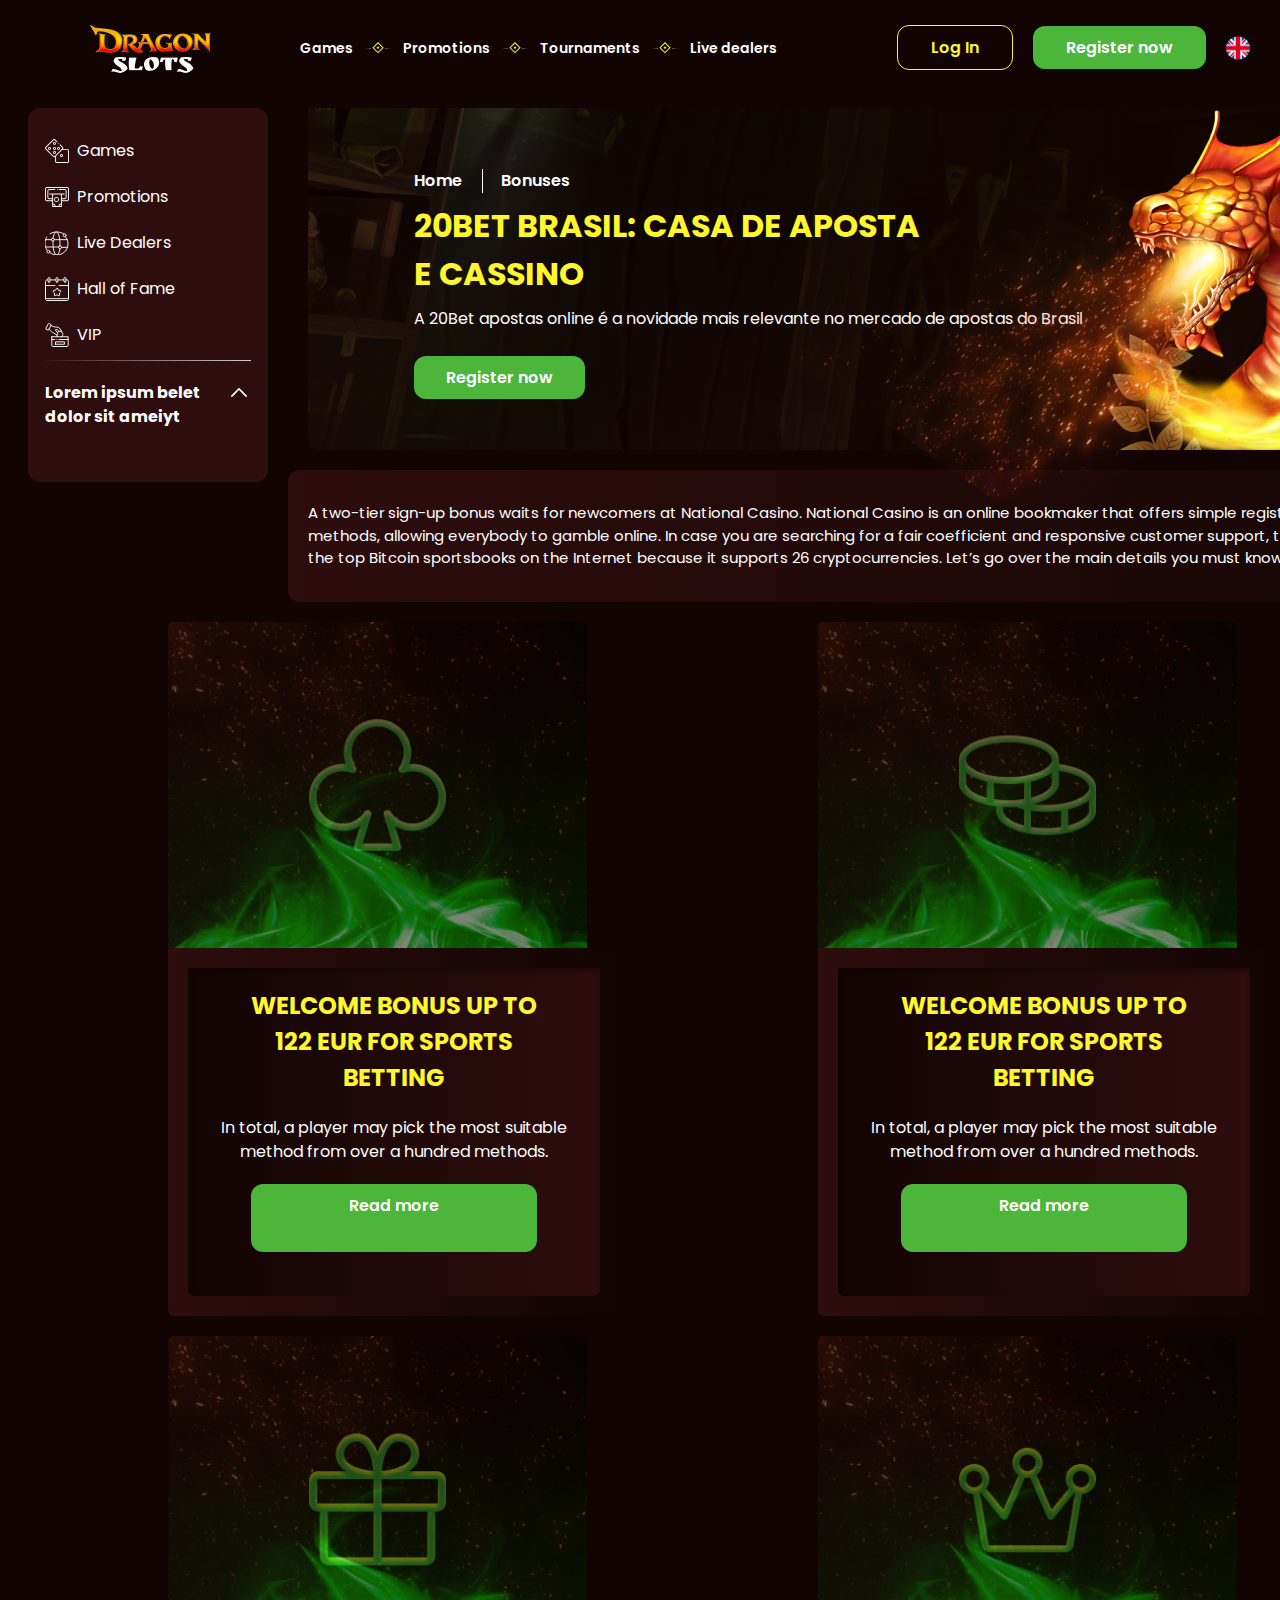
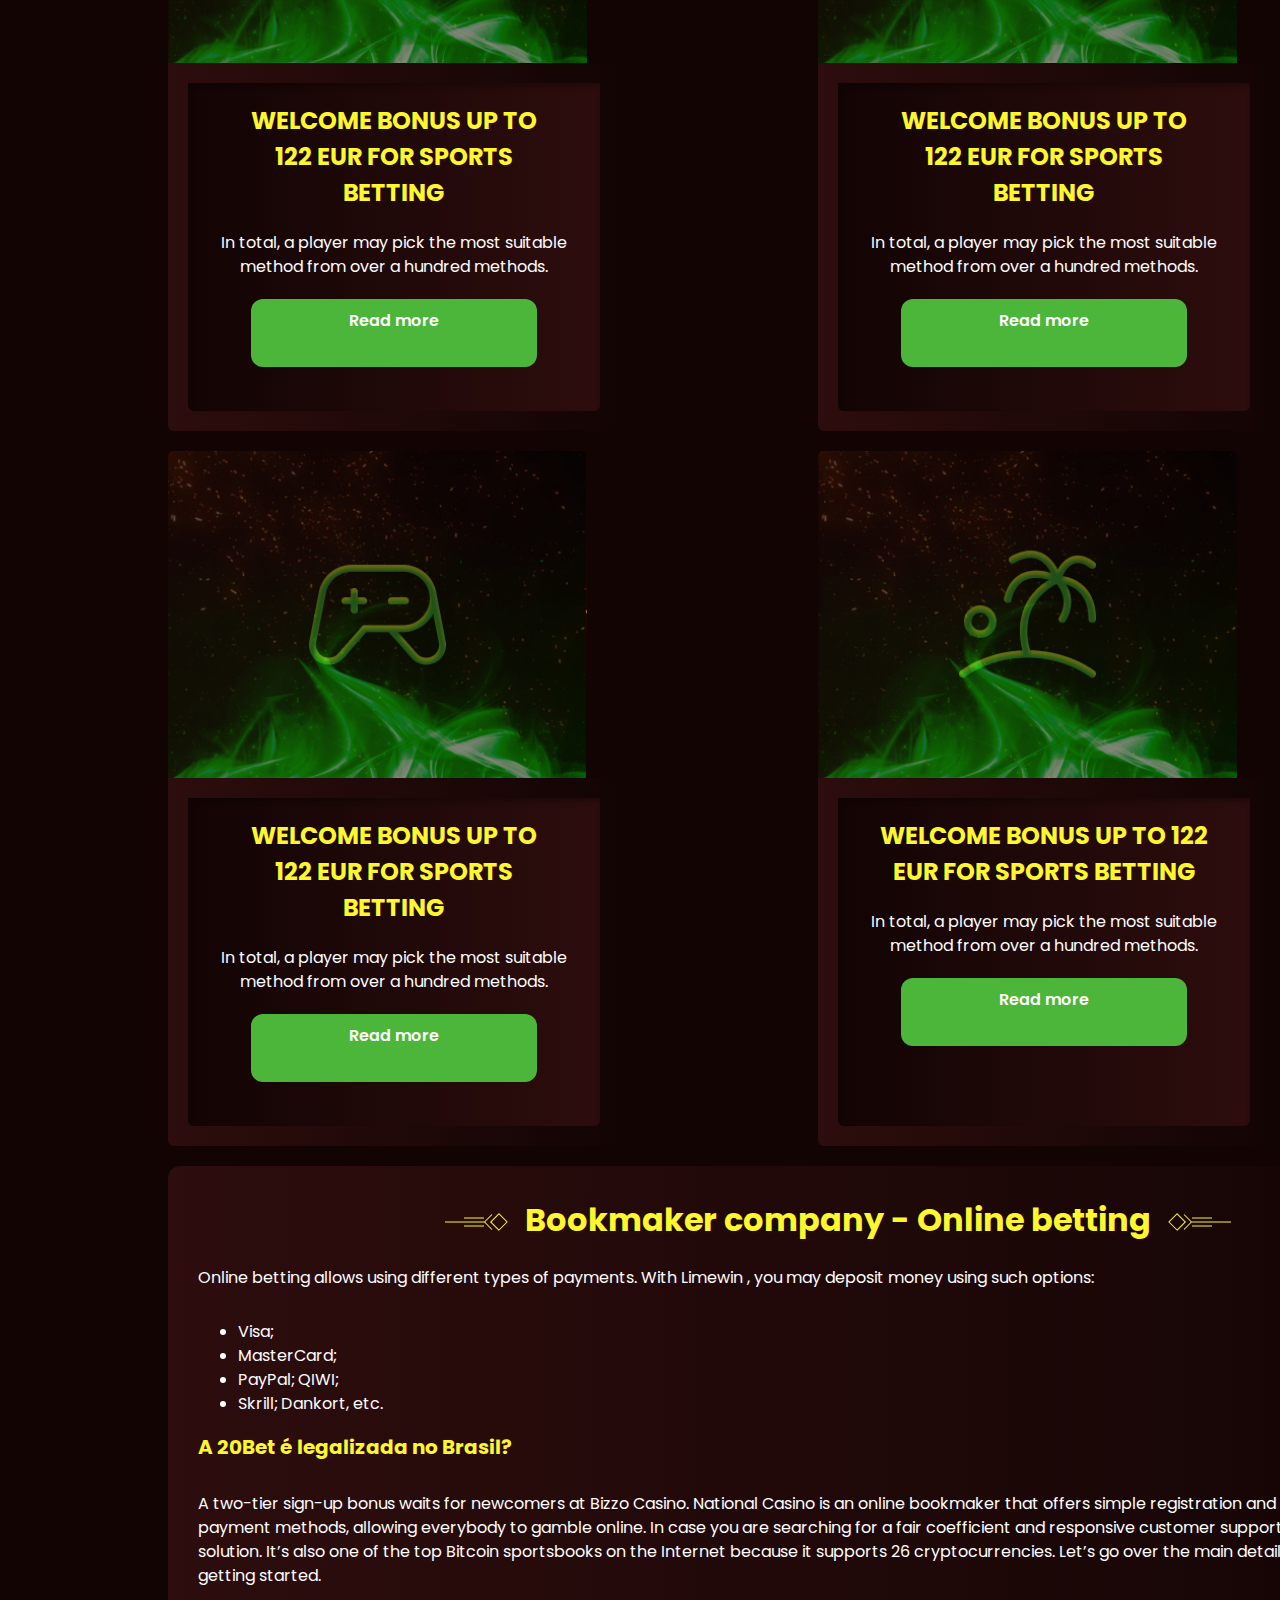
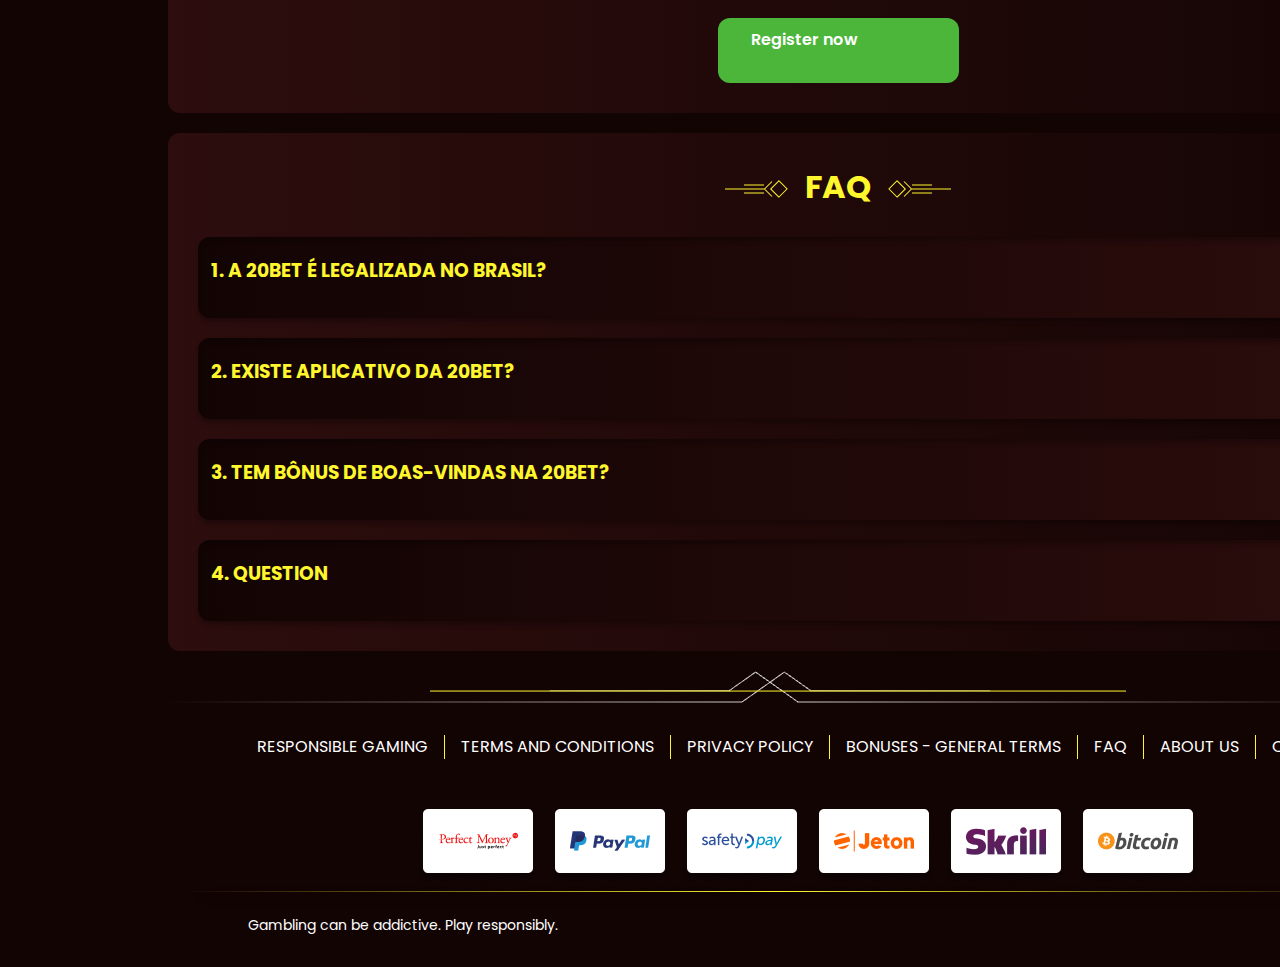
==== bonus.html @ 73c38223 "Создание страницы Bonus + стили" ====
<!DOCTYPE html>
<html lang="en">
  <head>
    <meta charset="UTF-8" />
    <meta name="viewport" content="width=device-width, initial-scale=1.0" />
    <title>Bonus</title>
    <meta name="description" content>
    <meta property="og:site_name" content>
    <meta property="og:title" content/>
    <meta property="og:type" content="website" />
    <meta property="og:url" content />
    <meta property="og:image" content />
    <meta property="og:image:alt" content />
    <meta property="og:locale" content="en">
    <meta property="og:description" content>
    <link rel="preconnect" href="https://fonts.googleapis.com" />
    <link rel="preconnect" href="https://fonts.gstatic.com" crossorigin />
    <link
      href="https://fonts.googleapis.com/css2?family=Poppins:wght@100;400;500;600;700&display=swap"
      rel="stylesheet"
    />
    <link
      rel="stylesheet"
      href="https://cdnjs.cloudflare.com/ajax/libs/modern-normalize/2.0.0/modern-normalize.min.css"
      integrity="sha512-4xo8blKMVCiXpTaLzQSLSw3KFOVPWhm/TRtuPVc4WG6kUgjH6J03IBuG7JZPkcWMxJ5huwaBpOpnwYElP/m6wg=="
      crossorigin="anonymous"
      referrerpolicy="no-referrer"
    />
     
    <link rel="stylesheet" href="./css/styles.css" />
    <link rel="stylesheet" href="./css/bonus.css" />
  </head>
  <body>
    <header class="header">
      <nav class="header__nav">
        <a href="./index.html" class="logo">
          <img src="./image/header/logo.png" alt="logo" class="logo__img" />
        </a>
        <ul class="site-nav list">
          <li class="site-nav__item">
            <a class="site-nav__link link" href="">Games</a>
            <img
              src="./image/header/romb.svg"
              alt="romb"
              class="site-nav__img"
            />
          </li>
          <li class="site-nav__item">
            <a class="site-nav__link link" href="">Promotions</a>
            <img
              src="./image/header/romb.svg"
              alt="romb"
              class="site-nav__img"
            />
          </li>
          <li class="site-nav__item">
            <a class="site-nav__link link" href="">Tournaments</a>
            <img
              src="./image/header/romb.svg"
              alt="romb"
              class="site-nav__img"
            />
          </li>
          <li class="site-nav__item">
            <a class="site-nav__link link" href="romb">Live dealers</a>
          </li>
        </ul>
      </nav>
      <ul class="button-list list">
        <li class="button-list__item">
          <a href="" class="button button-list__link link">Log In</a>
        </li>
        <li class="button-list__item">
          <a href="" class="button link">Register now</a>
        </li>
      </ul>
      <img class="header__img" src="./image/header/flag.png" alt="flag" />
    </header>
    <main>
      <div class="header__main">
        <section class="section menu-left ">
        <ul class="menu-left__list list">
          <li class="menu-left__item">
            <a href="" class="menu-left__link link">
              <img
                class="menu-left__img"
                src="./image/menu-left/dice.svg"
                alt="dice"
              />
              <span class="menu-left__text">Games</span>
            </a>
          </li>
          <li class="menu-left__item">
            <a href="" class="menu-left__link link">
              <img
                class="menu-left__img"
                src="./image/menu-left/cash.svg"
                alt="cash"
              />
              <span class="menu-left__text">Promotions</span>
            </a>
          </li>
          <li class="menu-left__item">
            <a href="" class="menu-left__link link">
              <img
                class="menu-left__img"
                src="./image/menu-left/worldwide.svg"
                alt="worldwide"
              />
              <span class="menu-left__text">Live Dealers</span></a
            >
          </li>
          <li class="menu-left__item">
            <a href="" class="menu-left__link link">
              <img
                class="menu-left__img"
                src="./image/menu-left/calendar.svg"
                alt="calendar"
              />
              <span class="menu-left__text">Hall of Fame</span></a
            >
          </li>
          <li class="menu-left__item">
            <a href="" class="menu-left__link link">
              <img src="./image/menu-left/donation.svg" alt="donation" />
              <span class="menu-left__text">VIP</span></a
            >
          </li>
        </ul>
        
          <p class="menu-left__description">Lorem ipsum belet </br> dolor sit ameiyt</p>
          <div class="menu-left__overlay js-expand-content">
            <ul class="catalog list catalog__overlay">
              <li class="catalog__item" ><a class="catalog__link link" href="">Review of 22Bet</a></li>
              <li class="catalog__item"><a class="catalog__link link" href="">Registration</a></li>
              <li class="catalog__item"><a class="catalog__link link" href="">22Bet Betting Expert Reviews</a></li>
              <li class="catalog__item"><a class="catalog__link link" href="">Layouts and navigation</a></li>
              <li class="catalog__item"><a class="catalog__link link" href="">Sports betting</a></li>
              <li class="catalog__item"><a class="catalog__link link" href="">Sports offers</a></li>
              <li class="catalog__item"><a class="catalog__link link" href="">Live betting</a></li>
              <li class="catalog__item"><a class="catalog__link link" href="">Cash out</a></li>
              <li class="catalog__item"><a class="catalog__link link" href="">Live stream</a></li>
            </ul>
          
          </div>
       </section>
       <div>
        <section class="section hero ">
       
        <div class="hero__wrapp">
          <div class="hero__wrapper">
            <div class="hero__wrapper--box">
              <p class="hero__text hero__text--bonus">Home</p>
              <p class="hero__text">Bonuses</p>
            </div>
            <h1 class="hero__title title">20Bet Brasil: Casa de Aposta </br> e Cassino</h1>
            <p class="hero__subtitle">
              A 20Bet apostas online é a novidade mais relevante no mercado de
              apostas do Brasil
            </p>
            <a href="" class="button hero__button link">Register now</a>
          </div >
           <div class="hero__img">
            <img
            src="./image/hero/fire_dragon.png"
            alt="fire_dragon"
          />
          <img class="hero__img--asset"
          src="./image/hero/Asset.png"
          alt="Asset"
        />
          <img class="hero__img--gold"
          src="./image/hero/james_gold.png"
          alt="james_gold"
          />
           </div>
        </div>
       </section>
       <section class="section description ">
        <h2 class="visually-hidden">Description</h2>
        <p class="description__text">
            A two-tier sign-up bonus waits for newcomers at National Casino. National Casino is an online bookmaker that offers simple registration and a wide selection of payment methods, allowing everybody to gamble online. In case you are searching for a fair coefficient and responsive customer support, this is a perfect solution. It’s also one of the top Bitcoin sportsbooks on the Internet because it supports 26 cryptocurrencies. Let’s go over the main details you must know before getting started.
        </p>
        
       </section>
       </div>
      </div>


      <section class="section cards position">
        <h2 class="visually-hidden">Cards</h2>
        <ul class="cards__list list">
            <li class="cards__item">
                <a href="./index.html" class="cards__link link">
                    <img src="./image/bonus/Img1.png" alt="" class="cards__img">
                    <div class="cards__wrapper">
                        <div class="cards__wrapp">
                            <h3 class="cards__title">WELCOME BONUS UP TO <br/> 122 EUR FOR SPORTS <br/> BETTING</h3>
                            <p class="cards__text">In total, a player may pick the most suitable method from over a hundred methods. </p>
                            <a href="" class="button cards__button link">Read more</a>
                        </div>
                    </div>
                </a>
            </li>
            <li class="cards__item">
                <a href="" class="cards__link link">
                    <img src="./image/bonus/Img2.png" alt="" class="cards__img">
                    <div class="cards__wrapper">
                        <div class="cards__wrapp">
                            <h3 class="cards__title">WELCOME BONUS UP TO <br/> 122 EUR FOR SPORTS <br/> BETTING</h3>
                            <p class="cards__text">In total, a player may pick the most suitable method from over a hundred methods. </p>
                            <a href="" class="button cards__button link">Read more</a>
                        </div>
                    </div>
                </a>
            </li>
            <li class="cards__item">
                <a href="" class="cards__link link">
                    <img src="./image/bonus/Img3.png" alt="" class="cards__img">
                    <div class="cards__wrapper">
                        <div class="cards__wrapp">
                            <h3 class="cards__title">WELCOME BONUS UP TO <br/> 122 EUR FOR SPORTS <br/> BETTING</h3>
                            <p class="cards__text">In total, a player may pick the most suitable method from over a hundred methods. </p>
                         <a href="" class="button cards__button link">Read more</a>
                        </div>
                    </div>
                </a>
            </li>
            <li class="cards__item">
                <a href="" class="cards__link link">
                    <img src="./image/bonus/Img4.png" alt="" class="cards__img">
                    <div class="cards__wrapper">
                        <div class="cards__wrapp">
                            <h3 class="cards__title">WELCOME BONUS UP TO <br/> 122 EUR FOR SPORTS <br/> BETTING</h3>
                            <p class="cards__text">In total, a player may pick the most suitable method from over a hundred methods. </p>
                            <a href="" class="button cards__button link">Read more</a>
                        </div>
                    </div>
                </a>
            </li>
            <li class="cards__item">
                <a href="" class="cards__link link">
                    <img src="./image/bonus/Img6.png" alt="" class="cards__img">
                    <div class="cards__wrapper">
                        <div class="cards__wrapp">
                            <h3 class="cards__title">WELCOME BONUS UP TO <br/> 122 EUR FOR SPORTS <br/> BETTING</h3>
                            <p class="cards__text">In total, a player may pick the most suitable method from over a hundred methods. </p>
                            <a href="" class="button cards__button link">Read more</a>
                        </div>
                    </div>
                </a>
            </li>
            <li class="cards__item">
                <a href="" class="cards__link link">
                    <img src="./image/bonus/Img5.png" alt="" class="cards__img">
                    <div class="cards__wrapper">
                        <div class="cards__wrapp">
                            <h3 class="cards__title">WELCOME BONUS UP TO 122 EUR FOR SPORTS BETTING</h3>
                            <p class="cards__text">In total, a player may pick the most suitable method from over a hundred methods. </p>
                            <a href="" class="button cards__button link">Read more</a>
                        </div>
                    </div>
                </a>
            </li>
        </ul>
      </section>

      <section class=" section bookmaker position">
        <h2 class="bookmaker__title title">Bookmaker company - Online betting</h2>
        <p class="bookmaker__text">
          Online betting allows using different types of payments. With Limewin , you may deposit money using such options:
        </p>

        <ul>
            <li class="bookmaker__text bookmaker__text--text" >Visa;</li>
            <li class="bookmaker__text bookmaker__text--text">MasterCard;</li>
            <li class="bookmaker__text bookmaker__text--text">PayPal; QIWI;</li>
            <li class="bookmaker__text bookmaker__text--text">Skrill; Dankort, etc.</li>
        </ul>

        <h3 class="bookmaker__subtitle">A 20Bet é legalizada no Brasil?</h3>

        
        <p class="bookmaker__text">
          A two-tier sign-up bonus waits for newcomers at Bizzo Casino. National Casino is an online bookmaker that offers simple registration and a wide selection of payment methods, allowing everybody to gamble online. In case you are searching for a fair coefficient and responsive customer support, this is a perfect solution. It’s also one of the top Bitcoin sportsbooks on the Internet because it supports 26 cryptocurrencies. Let’s go over the main details you must know before getting started.
        </p>
        <a href="" class="button link bookmaker__button">Register now</a>
      </section>
      
     
     
      <section class="section faq position">
        <h2 class="faq__title title">FAQ</h2>
        <ul class="faq__list list" itemscope itemtype="https://schema.org/FAQPage">
          <li class="faq__item " itemscope itemprop="mainEntity" itemtype="https://schema.org/Question">
            <h3 class="faq__item--title js-button-expander" itemprop="name">1. A 20Bet é legalizada no Brasil?</h3>
           <div class=" js-expand-content" itemscope  itemprop="acceptedAnswer" itemtype="https://schema.org/Answer">
            
              <p class="faq__item--text" itemprop="text">
                Sim, a casa de apostas tem licença emitida por Curaçao, que é
                reconhecida no Brasil e a permite atuar por aqui.
              </p>
         
           </div>
          </li>
          <li class="faq__item" itemscope itemprop="mainEntity" itemtype="https://schema.org/Question">
            <h3 class="faq__item--title js-button-expander" itemprop="name">2. Existe aplicativo da 20Bet?</h3>
            <div class=" js-expand-content" itemscope  itemprop="acceptedAnswer" itemtype="https://schema.org/Answer">
            <p class="faq__item--text" itemprop="text">
              Sim, disponível para sistemas operacionais iOS e Android.
            </p>
          </div>
          </li>
          <li class="faq__item">
            <h3 class="faq__item--title js-button-expander">
              3. Tem bônus de boas-vindas na 20Bet?
            </h3>
            <div class=" js-expand-content">
            <p class="faq__item--text">
              O pacote especial para novos usuários da 20Bet paga 100% sobre o
              primeiro depósito, com limite de 600 BRL.
            </p>
          </div>
          </li>
          <li class="faq__item">
            <h3 class="faq__item--title js-button-expander">4. Question</h3>
            <div class=" js-expand-content">
            <p class="faq__item--text">Lorem ipsum dolor sit amet?</p>
          </div>
          </li>
        </ul>
      </section>
    </main>
    <footer class="section footer position">
      <h2 class="visually-hidden">Footer</h2>
      <img src="./image/footer/line.png" alt="line">
      <ul class="footer__list list">
        <li class="footer__item">
          <a href="" class="footer__link link">RESPONSIBLE GAMING</a>
        </li>
        <li class="footer__item">
          <a href="" class="footer__link link">TERMS AND CONDITIONS</a>
        </li>
        <li class="footer__item">
          <a href="" class="footer__link link">PRIVACY POLICY</a>
        </li>
        <li class="footer__item">
          <a href="" class="footer__link link">BONUSES - GENERAL TERMS</a>
        </li>
        <li class="footer__item">
          <a href="" class="footer__link link">FAQ</a>
        </li>
        <li class="footer__item">
          <a href="" class="footer__link link">ABOUT US</a>
        </li>
        <li class="footer__item">
          <a href="" class="footer__link link">CONTACT US</a>
        </li>
      </ul>

      <ul class="footer-card__list list">
        <li class="footer-card__item">
          <a href="" class="footer-card__link link">
            <img src="./image/footer/perfect.png" alt="perfect money" />
          </a>
        </li>
        <li class="footer-card__item">
          <a href="" class="footer-card__link link">
            <img src="./image/footer/pay.png" alt="pay pal" />
          </a>
        </li>
        <li class="footer-card__item">
          <a href="" class="footer-card__link link">
            <img src="./image/footer/safety.png" alt="safety pay" />
          </a>
        </li>
        <li class="footer-card__item">
          <a href="" class="footer-card__link link">
            <img src="./image/footer/jeton.png" alt="jeton" />
          </a>
        </li>
        <li class="footer-card__item">
          <a href="" class="footer-card__link link">
            <img src="./image/footer/scrill.png" alt="skrill" />
          </a>
        </li>
        <li class="footer-card__item">
          <a href="" class="footer-card__link link">
            <img src="./image/footer/bitcoin.png" alt="bitcoin" />
          </a>
        </li>
      </ul>
      <div class="footer__box">
          <p class="footer__text">Gambling can be addictive. Play responsibly.</p>
        <img class="footer__img" src="./image/footer/limit.png" alt="age limit" />
      </div>
      <img class="footer__arrow" src="./image/footer/Arrow.png" alt="Arrow UP" onclick="scrollToTop()" />
    </footer>
    <script src="./js/expander.js"></script>
    <script src="./js/overlay.js"></script>
    <script src="./js/arrowUp.js"></script>
  </body>
</html>
---- css/styles.css ----
body {
  background-color: rgb(19, 4, 4);
  color: #ffffff;
  font-family: "Poppins", serif;
  font-size: 16px;
  font-weight: 400;
  line-height: 1.5;
}

h1,
h2,
h3,
h4,
h5,
h6,
p {
  margin-top: 0;
  margin-bottom: 0;
}

.list {
  padding: 0;
  margin: 0;
  list-style: none;
}

.link {
  text-decoration: none;
}

img {
  display: block;
  max-width: 100%;
  height: auto;
}

.visually-hidden {
  position: absolute;
  white-space: nowrap;
  width: 1px;
  height: 1px;
  overflow: hidden;
  border: 0;
  padding: 0;
  clip: rect(0 0 0 0);
  clip-path: inset(50%);
  margin: -1px;
}

.section {
  max-width: 1600px;
  margin: 0 auto;
  margin-top: 20px;
}
.position {
  position: relative;
  left: 160px;
}

.title {
  font-weight: 700;
  font-size: 32px;
  color: #fff72e;
}

/* ---------------HEADER--------------- */

.header {
  position: fixed;
  max-width: 1600px;
  margin: 0 auto;
  align-items: center;
  display: flex;
  padding-bottom: 15px;
  padding-top: 15px;
  background-color: rgb(19, 4, 4);
  left: 0px;
  right: 0px;
  z-index: 100;
}

.header__main {
  padding-top: 80px;
  display: flex;
  align-content: stretch;
  width: 1600px;
  margin: 0 auto;
}

.header__nav {
  display: flex;
  align-items: center;
}

.logo {
  display: block;
  max-width: 123px;
  max-height: 50px;
  margin-left: 89px;
  margin-right: 78px;
}
.site-nav {
  display: flex;
}

.site-nav__item {
  display: flex;
  align-items: center;
}

.site-nav__link {
  margin-right: 10px;
  margin-left: 10px;
  font-size: 14px;
  font-weight: 600;
  color: #ffffff;
  transition: color 250ms linear;
}

.site-nav__link:hover {
  color: #fff72e;
}

.site-nav__link:focus {
  color: #4cb63a;
}

.site-nav__link:last-child {
  margin-right: 0;
}

.site-nav__img {
  max-width: 30px;
  max-height: 12px;
}
.button-list {
  margin-left: auto;
}

.button {
  cursor: pointer;
  padding: 10px 33px;
  border-radius: 12px;
  margin-right: 20px;
  font-weight: 600;
  width: 145px;
  height: 45px;
  background-color: #4cb63a;
  color: #ffffff;
  transition: color 250ms linear, border 250ms linear,
    background-color 250ms linear;
}

.button:hover,
button:focus {
  border: 1px solid #fff72e;
  color: #fff72e;
  background-color: transparent;
}

.button-list {
  display: flex;
}

.button-list__link {
  background-color: transparent;
  color: #fff72e;
  border: 1px solid #fff72e;
  transition: color 250ms linear, background-color 250ms linear,
    border 250ms linear;
}

.button-list__link:hover,
.button-list__link:focus {
  color: #ffffff;
  background-color: #4cb63a;
  border: 1px solid #4cb63a;
}

.header__img {
  width: 24px;
  height: 24px;
  margin-right: 30px;
}

/* ---------------MENU-LEFT--------------- */
.menu-left {
  height: 340px;
  padding: 17px 0;
  margin-top: 20px;
  margin-right: 20px;
  width: 240px;
  background-color: #2d0d0d;
  border-radius: 12px;
}

.menu-left__list {
  position: relative;
  padding: 10px 0;
}

.menu-left__list::after {
  content: "";
  position: absolute;
  bottom: 0;
  left: 15px;
  width: 208px;
  height: 1px;
  margin-bottom: 20px;
  transform: rotate(360deg);
  background: linear-gradient(
    225.57deg,
    rgba(255, 255, 255, 0.8) 0%,
    rgba(255, 255, 255, 0) 102.405%
  );
}

.menu-left__item {
  margin-bottom: 14px;
}
.menu-left__item:last-child {
  margin-bottom: 20px;
}

.menu-left__link {
  display: flex;
  padding: 4px 17px;
  color: #ffffff;
}

.menu-left__link:hover {
  background: linear-gradient(270deg, rgb(45, 13, 13), rgb(19, 4, 4) 100%);
}

.menu-left__text {
  margin-left: 8px;
}

.menu-left__description {
  font-weight: 700;
  position: relative;
  margin-left: 17px;
}

.menu-left__description::after {
  content: url(../image/menu-left/ArrowUp.svg);

  position: absolute;
  top: 0px;
  right: 0px;
  transition: all 0.5s;
  margin-right: 17px;
}

.menu-left__description.active::after {
  transform: rotate(180deg);
}

.menu-left__overlay {
  display: none;
  padding-left: 17px;
  width: 240px;
  padding: 17px 0;
  background-color: #2d0d0d;
  border-radius: 12px;
}

.menu-left__overlay.active {
  display: block;
}

.js-expand-content {
  display: none;
  overflow: hidden;
  transition: max-height 0.3s ease;
}

.catalog__item {
  margin-bottom: 5px;
}

.catalog__item:hover {
  background: linear-gradient(270deg, rgb(45, 13, 13), rgb(19, 4, 4) 100%);
}

.catalog__link {
  display: flex;
  font-size: 14px;
  color: #ffffff;
  padding: 4px 17px;
}

/* ---------------HERO--------------- */
.hero {
  width: 1280px;
  background: linear-gradient(
    90deg,
    rgb(65, 47, 47),
    rgb(45, 13, 13) 50%,
    rgb(65, 47, 47) 100%
  );
  background: linear-gradient(
      270deg,
      rgb(19, 4, 4) -7.878%,
      rgba(45, 13, 13, 0) 95.887%
    ),
    url(../image/hero/background-hero.png);
  border-radius: 0px 0px 12px 12px;
}

.hero__wrapp {
  display: flex;
  align-items: center;
}
.hero__wrapper {
  padding-left: 106px;
}

.hero__wrapper--box {
  display: flex;
  margin-bottom: 9px;
}

.hero__text {
  font-weight: 600;
  margin-right: 18px;
}
.hero__title {
  text-transform: uppercase;
  margin-bottom: 9px;
}
.hero__subtitle {
  margin-bottom: 35px;
}

/* ---------------DESCRIPTION--------------- */

.description {
  width: 1280px;
  padding: 32px 20px 32px 20px;
  border-radius: 12px;
  background: linear-gradient(270deg, rgb(19, 4, 4), rgb(45, 13, 13) 100%);
}

.description__text {
  font-size: 15px;
  margin-bottom: 16px;
}
.description__text:last-child {
  margin-bottom: 0;
}

/* ---------------BONUS--------------- */
.bonus__wrapp {
  width: 1280px;
  display: flex;
}
.bonus {
  position: relative;
  width: 630px;
  height: 620px;
  background: linear-gradient(
      180deg,
      rgba(45, 13, 13, 0),
      rgba(19, 4, 4, 0.6) 100%
    ),
    url(../image/banner/img_background.jpg);
  margin-right: 20px;
  border-radius: 12px;
}

.bonus__img {
  position: absolute;
  top: 0;
  left: 175px;
  border-radius: inherit;
}

.bonus__images {
  border-radius: inherit;
}

.bonus__logo {
  position: absolute;
  width: 277px;
  height: 112px;
  left: 177px;
  top: 136px;
  margin-bottom: 84px;
}
.bonnus__wrapper {
  position: absolute;
  top: 300px;
  left: 130px;
  justify-content: center;
  display: flex;
  flex-direction: column;
  align-items: center;
}

.bonus__title {
  text-align: center;
  margin-bottom: 9px;
}
.bonus__desc {
  text-transform: uppercase;
  margin-bottom: 23px;
}

.bonus__button,
.hero__button {
  width: 175px;
  padding: 10px 32px;
  margin-right: 0;
}

/* ---------------CONTENT--------------- */
.content__wrapp {
  display: block;
}
.content {
  width: 630px;
  height: 300px;
  border-radius: 12px;
  background: linear-gradient(270deg, rgb(19, 4, 4), rgb(45, 13, 13) 100%);
}
.content__list {
  padding: 24px 30px;
}
.content__catalog {
  margin-bottom: 20px;
}

.content__item {
  width: 570px;
  height: 37px;
  margin-bottom: 6px;
  border-radius: 12px;
  padding: 8px 20px;
  box-shadow: 0px 4px 4px 0px rgba(0, 0, 0, 0.25),
    inset 0px 4px 4px 0px rgba(0, 0, 0, 0.25);
  background: linear-gradient(270deg, rgb(45, 13, 13), rgb(19, 4, 4) 100%);
}

.content__item:last-child {
  margin-bottom: 0;
}

.content__item::before {
  content: url(../image/Check.svg);
  margin-right: 26px;
}

.content__item--bonnus {
  width: 570px;
  height: 37px;
  margin-bottom: 6px;
}

.content__bonus {
  display: flex;
}

.content__text {
  padding: 8px 16px 8px 16px;
  width: 206px;
  border-radius: 12px 0px 0px 12px;
  background: linear-gradient(270deg, rgb(45, 13, 13), rgb(19, 4, 4) 100%);
}

.content__span {
  border-radius: 0 12px 12px 0;
  padding: 8px 16px 8px 16px;
  width: 364px;
  box-shadow: 0px 4px 4px 0px rgba(0, 0, 0, 0.25),
    inset 0px 4px 4px 0px rgba(0, 0, 0, 0.25);

  background: linear-gradient(270deg, rgb(45, 13, 13), rgb(19, 4, 4) 100%);
}

/* ---------------BOOKMAKER--------------- */
.bookmaker {
  width: 1280px;
  padding: 30px;
  border-radius: 12px;
  background: linear-gradient(270deg, rgb(19, 4, 4), rgb(45, 13, 13) 100%);
}
.bookmaker__title {
  text-align: center;
  margin-bottom: 22px;
}

.bookmaker__title::before {
  content: url(../image/bookmaker/left.png);
  margin-right: 16px;
}

.bookmaker__title::after {
  content: url(../image/bookmaker/right.png);
  margin-left: 16px;
}

.bookmaker__img {
  background: linear-gradient(
    180deg,
    rgba(65, 47, 47, 0),
    rgba(19, 4, 4, 0.8) 100%
  );
  margin-bottom: 30px;
}
.bookmaker__text {
  margin-bottom: 30px;
}

.bookmaker__text--text {
  margin-bottom: 0;
}

.bookmaker__text:last-child {
  margin-bottom: 0;
}

.bookmaker__subtitle {
  margin-bottom: 30px;
  font-weight: 700;
  font-size: 20px;
  margin-bottom: 30px;
  color: #fff72e;
}

.bookmaker__button {
  display: flex;
  width: 175px;
  margin: 20px auto 0px auto;
}

/* ---------------RAITINGS--------------- */
.raitings {
  width: 1280px;
  padding: 30px 18px;
  border-radius: 12px;
  background: linear-gradient(270deg, rgb(19, 4, 4), rgb(45, 13, 13) 100%);
}
.raitings__list {
  display: flex;
}

.raitings__wrapp--right {
  margin-right: 24px;
}

.raitings__item {
  display: flex;
  width: 610px;
  height: 36px;
  padding: 20px 5px;
  align-items: center;
  border-radius: 12px;
  margin-bottom: 15px;
  box-shadow: 0px 4px 4px 0px rgba(0, 0, 0, 0.25),
    inset 0px 4px 4px 0px rgba(0, 0, 0, 0.25);

  background: linear-gradient(270deg, rgb(45, 13, 13), rgb(19, 4, 4) 100%);
}

.raitings__item:nth-child(3n + 3) {
  margin-bottom: 0;
}
.raitings__text {
  width: 171px;
  margin-right: 27px;
}

.raitings__images {
  display: flex;
  margin-right: 68px;
}

.raitings__img {
  margin-right: 11px;
}

.raitings__img:last-child {
  margin-right: 0;
}
.raitings__span {
  margin-right: 20px;
  margin-left: auto;
}
.raitings__button {
  display: flex;
  width: 175px;
  margin: 30px auto 0px auto;
}

/* ---------------FAQ--------------- */
.faq {
  position: relative;
  width: 1280px;
  border-radius: 12px;
  padding: 30px;
  background: linear-gradient(270deg, rgb(19, 4, 4), rgb(45, 13, 13) 100%);
}
.faq__title {
  text-align: center;
  margin-bottom: 26px;
}
.faq__item--title {
  margin-bottom: 13px;
  text-transform: uppercase;
  color: #fff72e;
}

.faq__item--title::after {
  content: url(../image/faq.svg);
  position: absolute;
  right: 50px;

  transition: transform 0.3s ease;
}

.faq__item--title.active::after {
  transform: rotate(180deg);
}

.faq__title::before {
  content: url(../image/bookmaker/left.png);
  margin-right: 16px;
}

.faq__title::after {
  content: url(../image/bookmaker/right.png);
  margin-left: 16px;
}

.faq__item {
  border-radius: 12px;
  padding: 20px 13px;
  margin-bottom: 20px;
  box-shadow: 0px 4px 4px 0px rgba(0, 0, 0, 0.25),
    inset 0px 4px 4px 0px rgba(0, 0, 0, 0.25);

  background: linear-gradient(270deg, rgb(45, 13, 13), rgb(19, 4, 4) 100%);
}

.faq__item:last-child {
  margin-bottom: 0;
}

/* ---------------FOOTER--------------- */
.footer {
  position: relative;
  width: 1280px;
}
.footer__list {
  display: flex;
  justify-content: center;
  margin-top: 32px;
  margin-bottom: 32px;
}
.footer__item:not(:last-child) {
  padding-right: 16px;

  border-right: 1px solid #fff72e;
}

.footer__item {
  padding-left: 16px;
}

.footer__link {
  color: #ffffff;
}

.menu-soc__item:not(:last-child) {
  padding-right: 10px;
  margin: 0;
  border-right: 1px solid rgba(33, 33, 33, 0.2);
}

.footer-card__list {
  display: flex;
  justify-content: center;
  padding-bottom: 32px;

  margin-bottom: 34px;
  position: relative;
  padding: 10px 0;
}

.footer-card__list::after {
  content: "";
  position: absolute;
  bottom: 0;
  left: 0;
  width: 1215px;
  height: 1px;
  box-shadow: 0px 5px 40px 0px rgba(0, 0, 0, 0.2);
  background: linear-gradient(
    90deg,
    rgba(255, 247, 46, 0) 1.44%,
    rgb(255, 247, 46) 50.082%,
    rgba(255, 247, 46, 0) 98.724%
  );
}

.footer-card__item:not(:last-child) {
  margin-right: 12px;
}
.footer__text {
  font-size: 14px;
  position: absolute;
  left: 80px;
}

.footer__box {
  display: flex;
  align-items: center;
  justify-content: center;
  padding-bottom: 33px;
}

.footer__img {
  position: absolute;
  right: 80px;
}

.footer__arrow {
  position: absolute;
  top: 5px;
  right: 15px;
  cursor: pointer;
}
---- css/bonus.css ----
/* ---------------HERO--------------- */
.hero {
  width: 1280px;
  background: linear-gradient(
    90deg,
    rgb(65, 47, 47),
    rgb(45, 13, 13) 50%,
    rgb(65, 47, 47) 100%
  );

  border-radius: 0px 0px 12px 12px;

  background: linear-gradient(
      270deg,
      rgb(19, 4, 4) -5.748%,
      rgba(45, 13, 13, 0) 128.725%
    ),
    url(../image/hero/bonus-bg.png);
}

.hero__img {
  display: flex;
  position: relative;
}

.hero__img--asset {
  position: absolute;
  width: 321px;
  left: 25px;
  top: 190px;
  opacity: 0.7;
}

.hero__img--gold {
  position: absolute;
  max-width: 531px;
  height: 531px;
  left: -215px;
  top: -100px;
  transform: rotate(35deg);
}
.hero__text--bonus {
  padding-right: 20px;
  border-right: 1px solid #ffffff;
}

/* -------------CARDS-------------- */
.cards {
  width: 1280px;
}

.cards__list {
  display: flex;
  flex-wrap: wrap;
  gap: 20px;
}

.cards__item {
  flex: 1 1 calc(33.33% - 20px);
}

.cards__img {
  width: 419px;
  border-radius: 6px 6px 0px 0px;
}

.cards__title {
  font-weight: 700;
  font-size: 24px;
  color: #fff72e;
  text-transform: uppercase;
  margin-bottom: 20px;
}
.cards__text {
  color: #ffffff;
  margin-bottom: 20px;
}

.cards__button {
  width: 220px;
  height: 48px;
  margin-right: 0;
  margin-bottom: 20px;
}

.cards__wrapper {
  width: 412px;

  padding: 20px;
  border-radius: 0px 0px 6px 6px;
  background: linear-gradient(270deg, rgb(19, 4, 4), rgb(45, 13, 13) 100%);
}

.cards__wrapp {
  height: 288px;
  display: flex;
  flex-direction: column;

  align-items: center;
  text-align: center;
  padding: 20px;
  border-radius: 0px 0px 6px 6px;

  box-shadow: inset 0px 4px 4px 0px rgba(0, 0, 0, 0.25);

  background: linear-gradient(270deg, rgb(45, 13, 13), rgb(19, 4, 4) 100%);
}
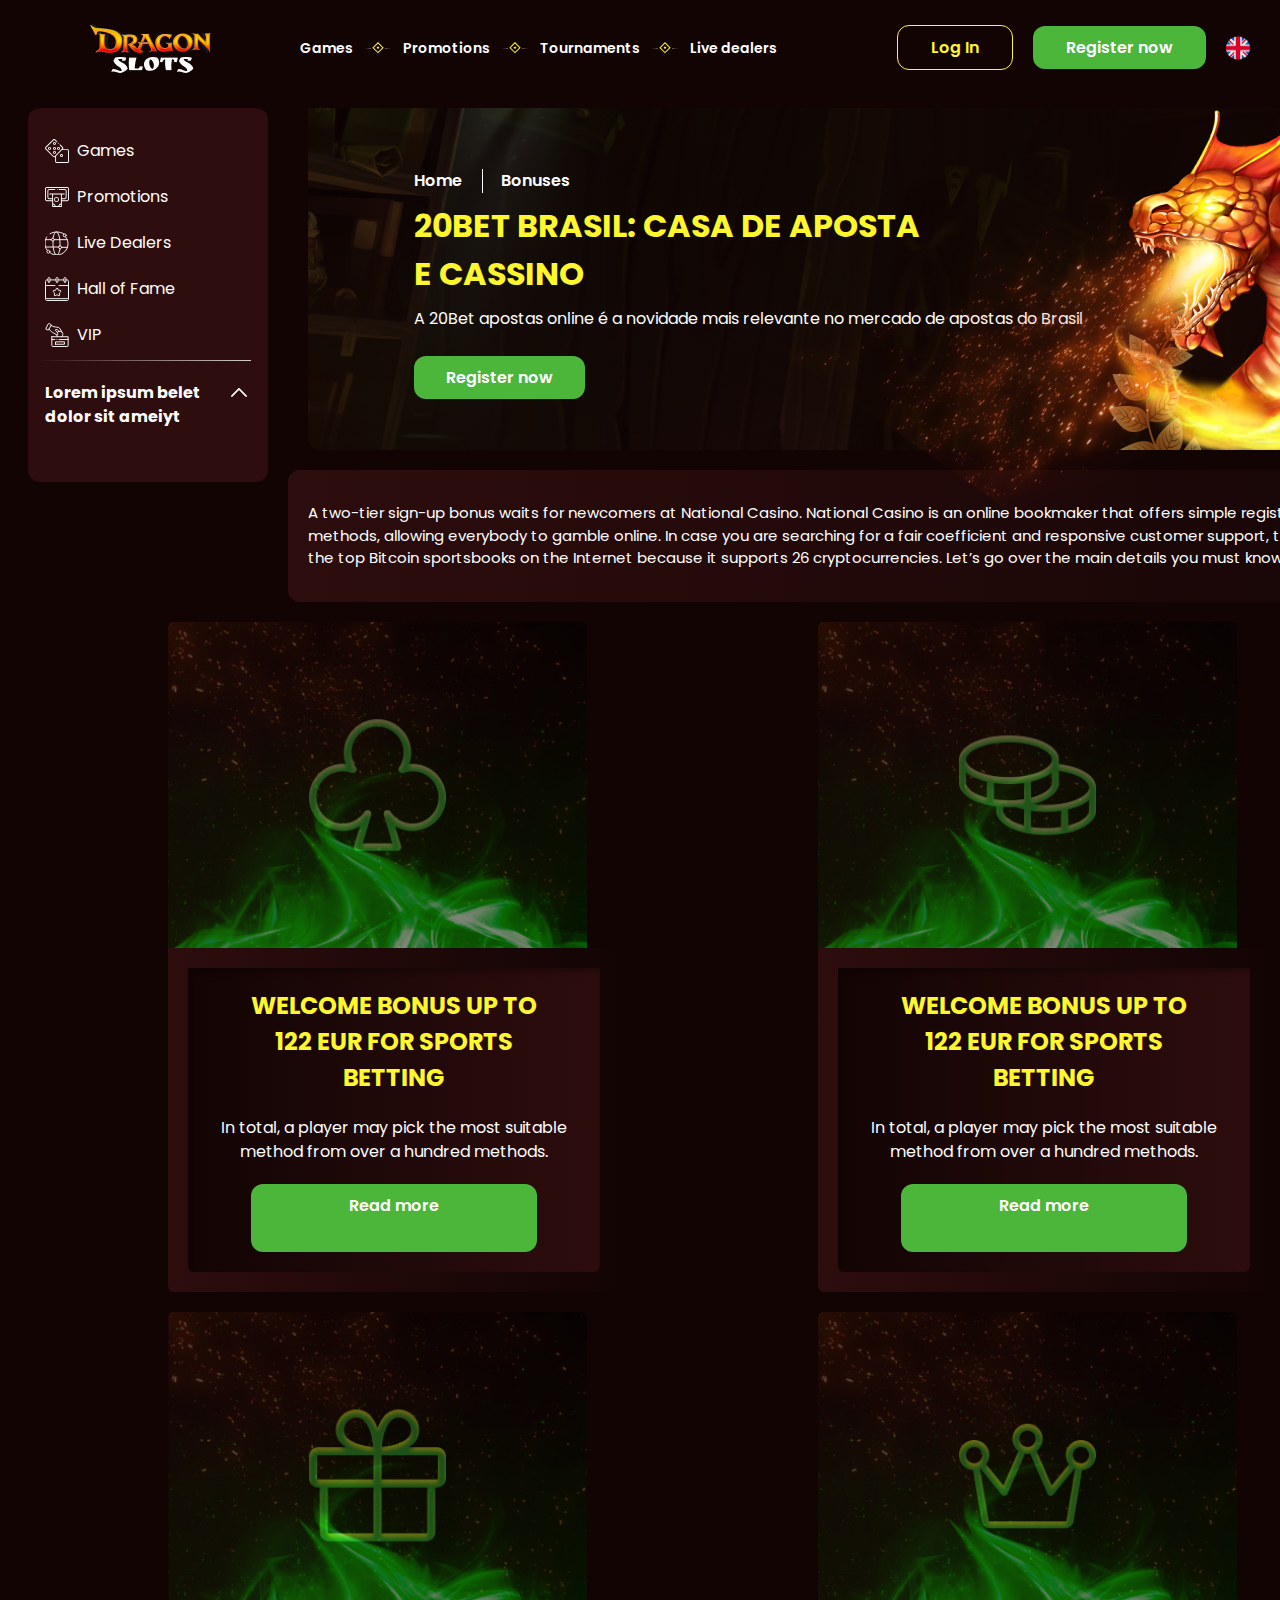
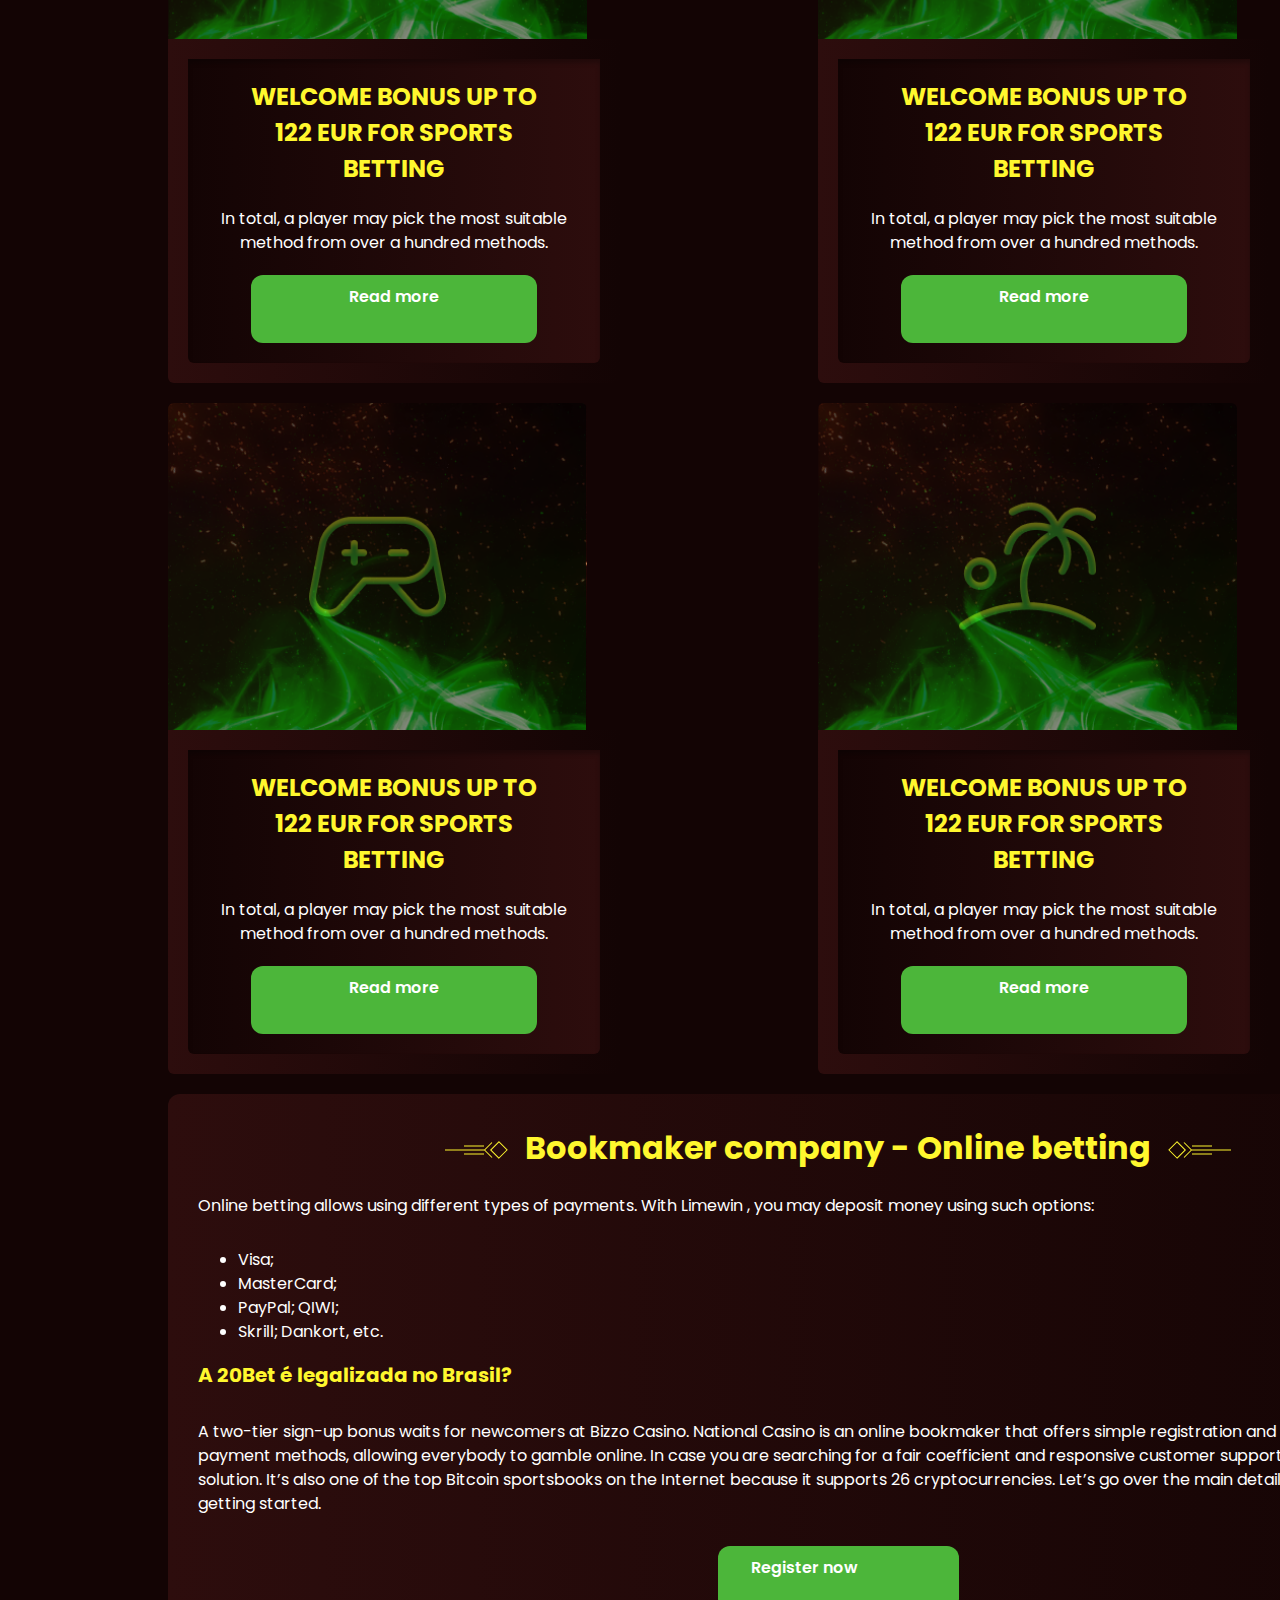
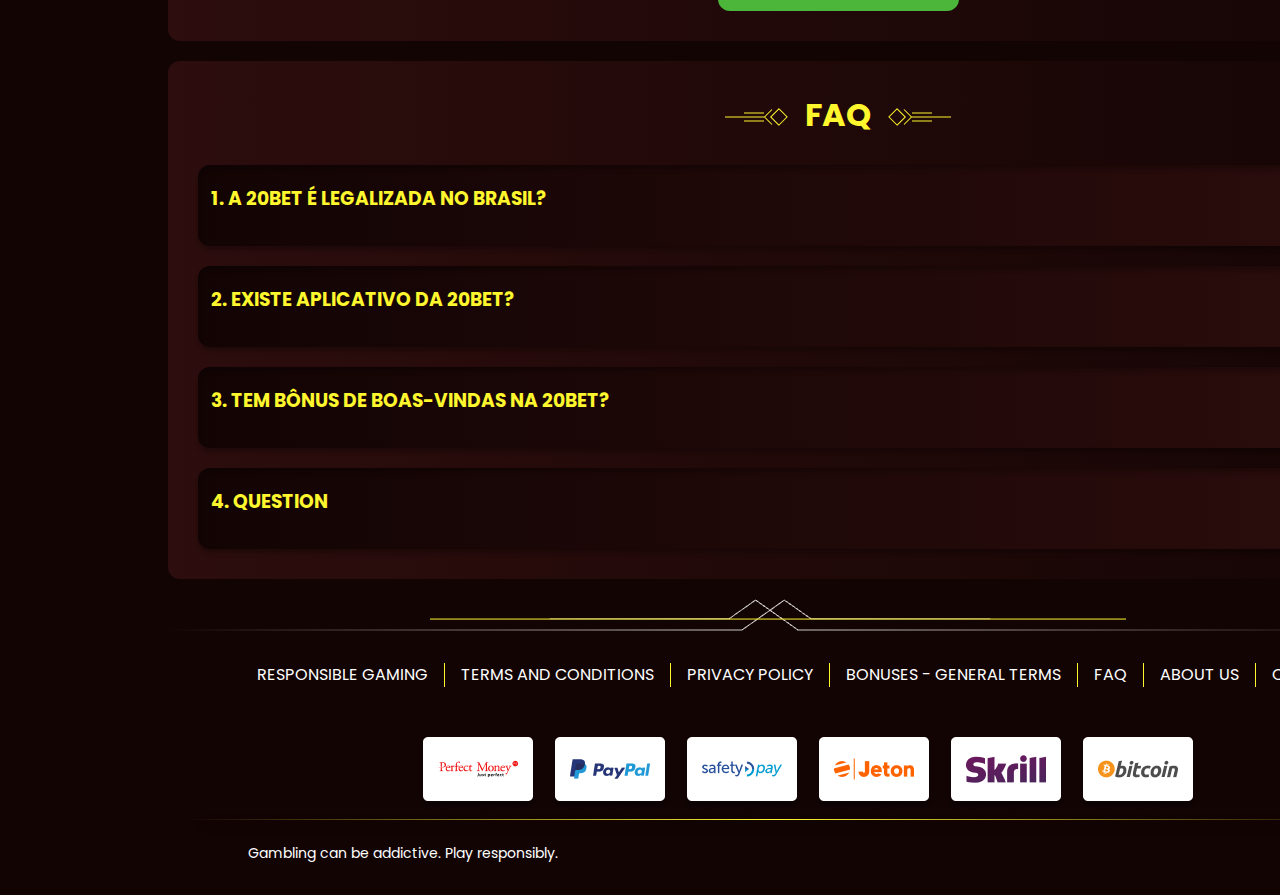
==== commit 69dd06f7: "Поправки в стилях для Сards" ====
--- a/bonus.html
+++ b/bonus.html
@@ -191,7 +191,7 @@
         <h2 class="visually-hidden">Cards</h2>
         <ul class="cards__list list">
             <li class="cards__item">
-                <a href="./index.html" class="cards__link link">
+                <a href="" class="cards__link link">
                     <img src="./image/bonus/Img1.png" alt="" class="cards__img">
                     <div class="cards__wrapper">
                         <div class="cards__wrapp">
@@ -255,7 +255,7 @@
                     <img src="./image/bonus/Img5.png" alt="" class="cards__img">
                     <div class="cards__wrapper">
                         <div class="cards__wrapp">
-                            <h3 class="cards__title">WELCOME BONUS UP TO 122 EUR FOR SPORTS BETTING</h3>
+                            <h3 class="cards__title">WELCOME BONUS UP TO <br/> 122 EUR FOR SPORTS <br/> BETTING</h3>
                             <p class="cards__text">In total, a player may pick the most suitable method from over a hundred methods. </p>
                             <a href="" class="button cards__button link">Read more</a>
                         </div>
--- a/css/bonus.css
+++ b/css/bonus.css
@@ -80,7 +80,7 @@
   width: 220px;
   height: 48px;
   margin-right: 0;
-  margin-bottom: 20px;
+  
 }
 
 .cards__wrapper {
@@ -92,7 +92,7 @@
 }
 
 .cards__wrapp {
-  height: 288px;
+ 
   display: flex;
   flex-direction: column;
 
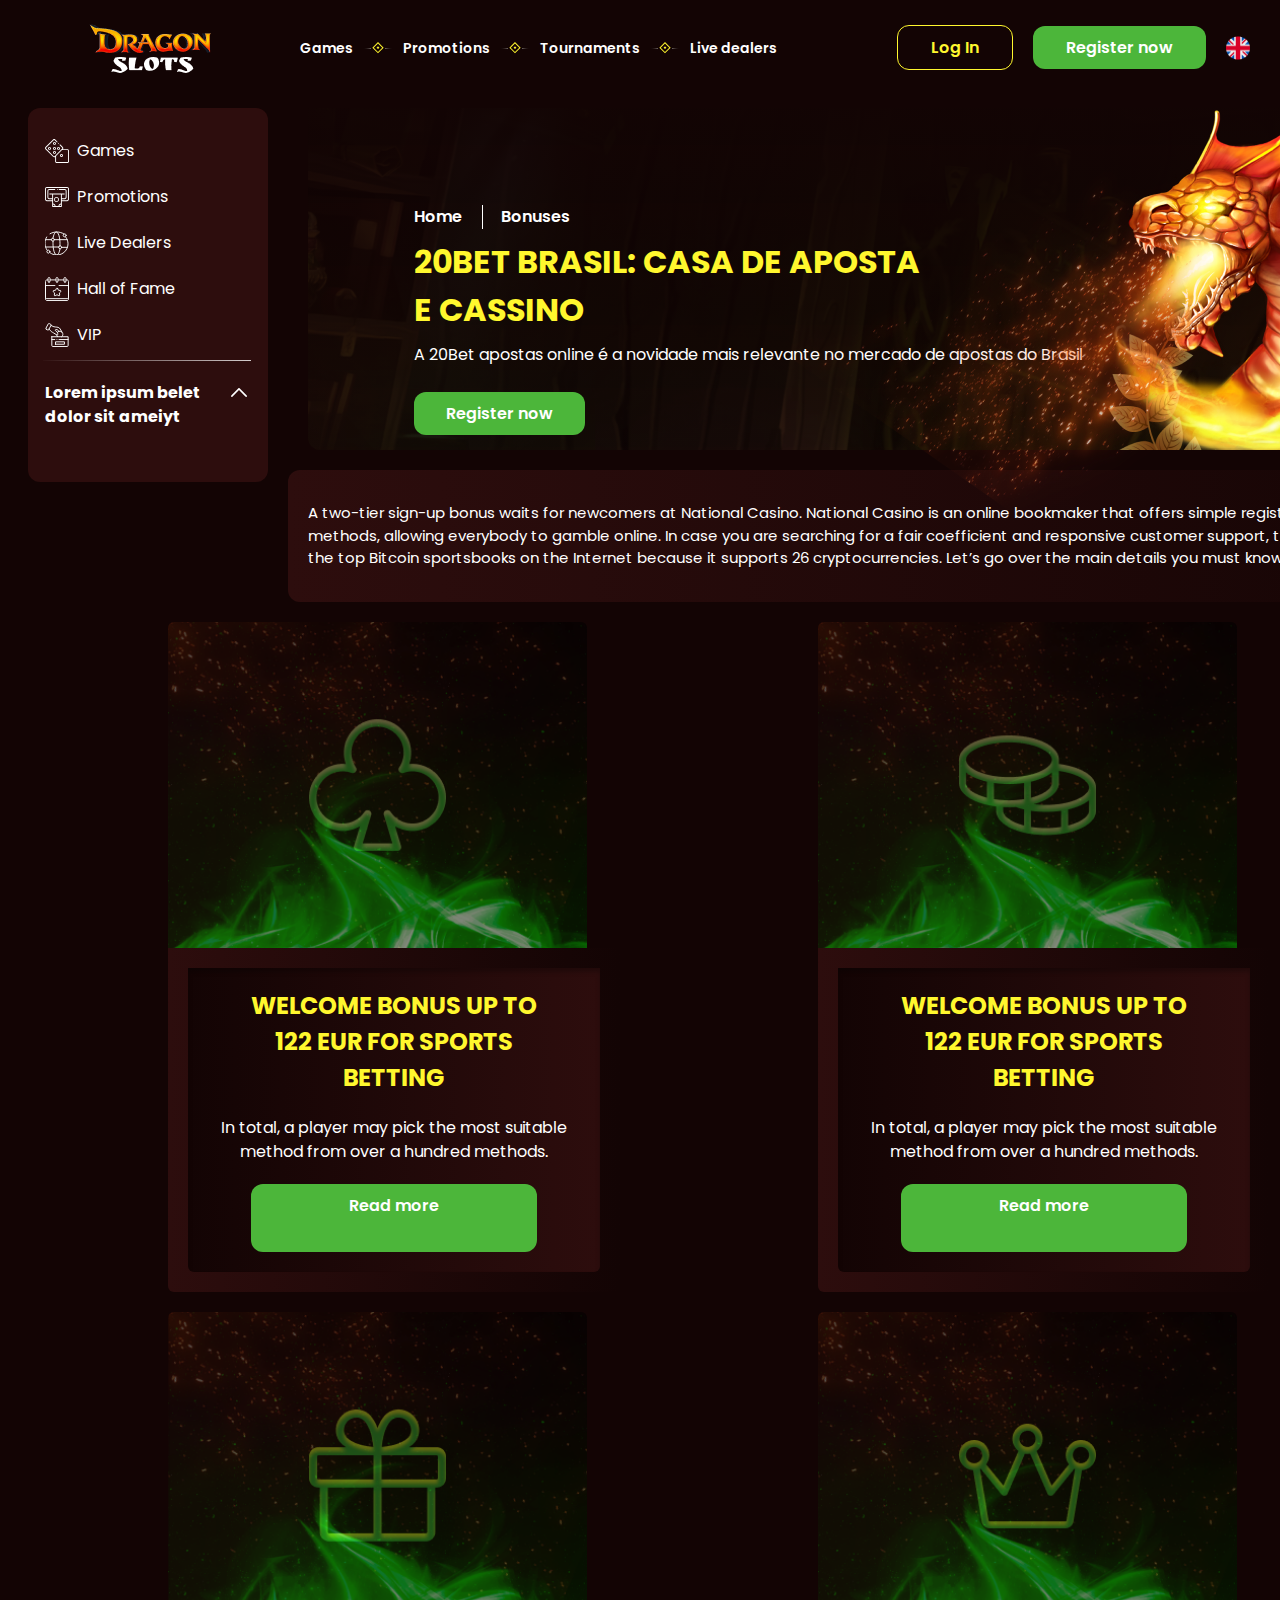
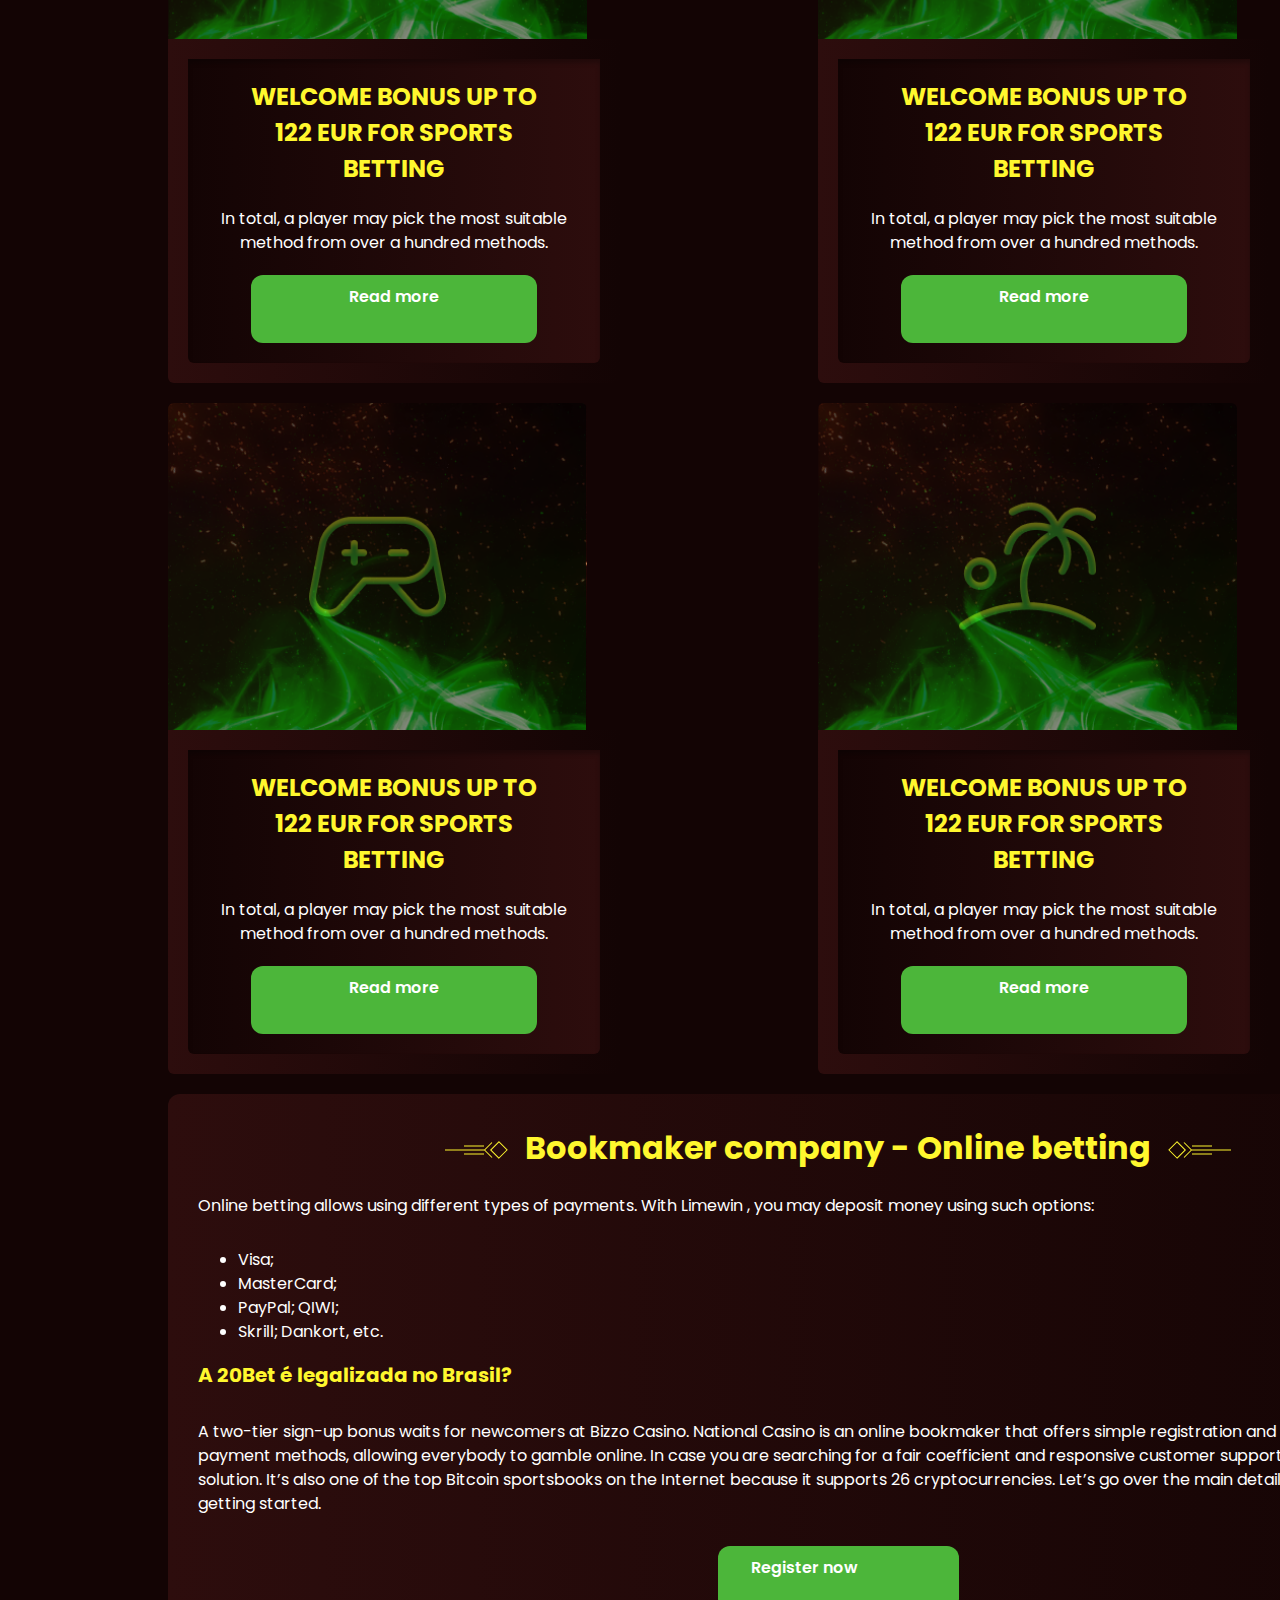
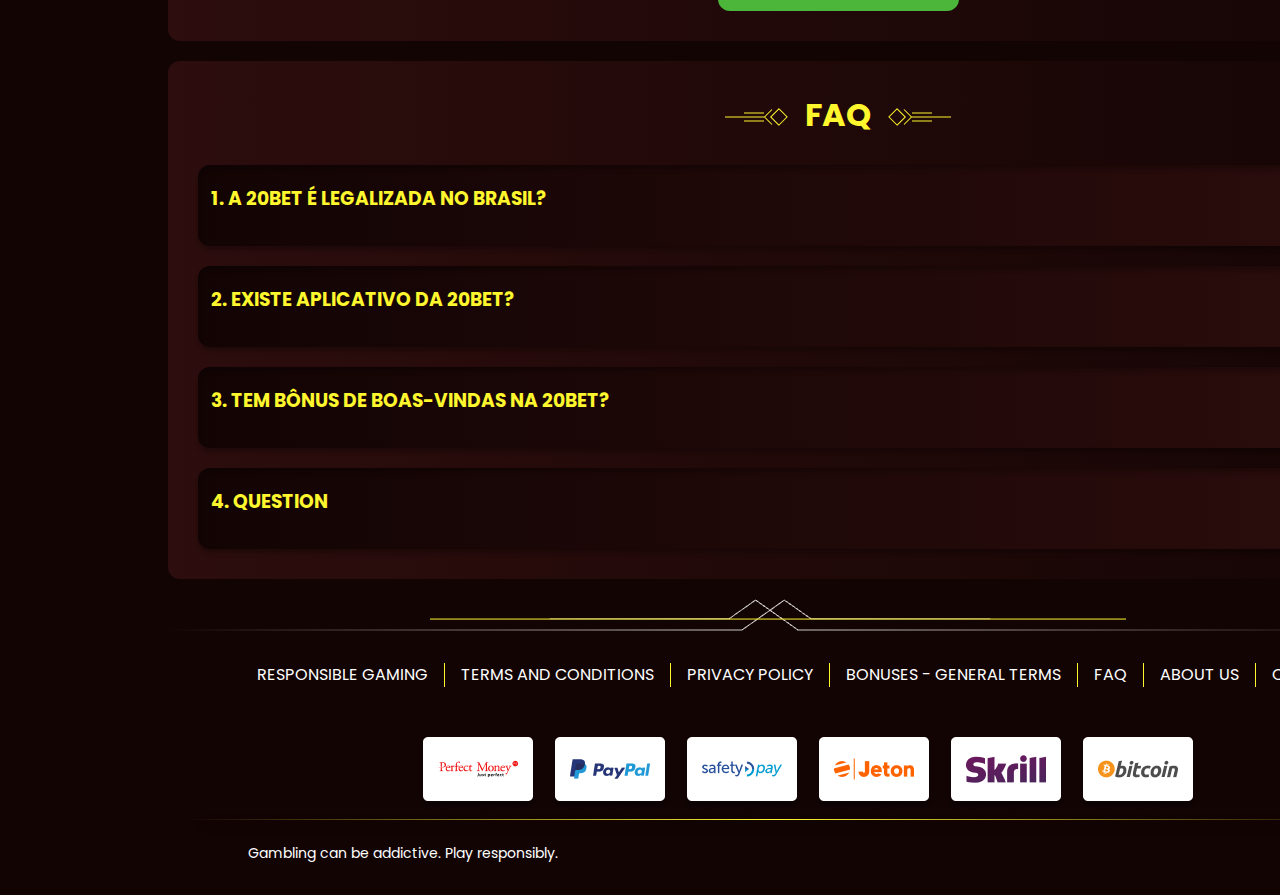
==== commit b0d57799: "Создание стилей для страницы App  и обновление общих стилей" ====
--- a/bonus.html
+++ b/bonus.html
@@ -197,7 +197,7 @@
                         <div class="cards__wrapp">
                             <h3 class="cards__title">WELCOME BONUS UP TO <br/> 122 EUR FOR SPORTS <br/> BETTING</h3>
                             <p class="cards__text">In total, a player may pick the most suitable method from over a hundred methods. </p>
-                            <a href="" class="button cards__button link">Read more</a>
+                            <a href="./app.html" class="button cards__button link">Read more</a>
                         </div>
                     </div>
                 </a>
@@ -209,7 +209,7 @@
                         <div class="cards__wrapp">
                             <h3 class="cards__title">WELCOME BONUS UP TO <br/> 122 EUR FOR SPORTS <br/> BETTING</h3>
                             <p class="cards__text">In total, a player may pick the most suitable method from over a hundred methods. </p>
-                            <a href="" class="button cards__button link">Read more</a>
+                            <a href="./app.html" class="button cards__button link">Read more</a>
                         </div>
                     </div>
                 </a>
@@ -221,7 +221,7 @@
                         <div class="cards__wrapp">
                             <h3 class="cards__title">WELCOME BONUS UP TO <br/> 122 EUR FOR SPORTS <br/> BETTING</h3>
                             <p class="cards__text">In total, a player may pick the most suitable method from over a hundred methods. </p>
-                         <a href="" class="button cards__button link">Read more</a>
+                         <a href="./app.html" class="button cards__button link">Read more</a>
                         </div>
                     </div>
                 </a>
@@ -233,7 +233,7 @@
                         <div class="cards__wrapp">
                             <h3 class="cards__title">WELCOME BONUS UP TO <br/> 122 EUR FOR SPORTS <br/> BETTING</h3>
                             <p class="cards__text">In total, a player may pick the most suitable method from over a hundred methods. </p>
-                            <a href="" class="button cards__button link">Read more</a>
+                            <a href="./app.html" class="button cards__button link">Read more</a>
                         </div>
                     </div>
                 </a>
@@ -245,7 +245,7 @@
                         <div class="cards__wrapp">
                             <h3 class="cards__title">WELCOME BONUS UP TO <br/> 122 EUR FOR SPORTS <br/> BETTING</h3>
                             <p class="cards__text">In total, a player may pick the most suitable method from over a hundred methods. </p>
-                            <a href="" class="button cards__button link">Read more</a>
+                            <a href="./app.html" class="button cards__button link">Read more</a>
                         </div>
                     </div>
                 </a>
@@ -257,7 +257,7 @@
                         <div class="cards__wrapp">
                             <h3 class="cards__title">WELCOME BONUS UP TO <br/> 122 EUR FOR SPORTS <br/> BETTING</h3>
                             <p class="cards__text">In total, a player may pick the most suitable method from over a hundred methods. </p>
-                            <a href="" class="button cards__button link">Read more</a>
+                            <a href="./app.html" class="button cards__button link">Read more</a>
                         </div>
                     </div>
                 </a>
--- a/css/styles.css
+++ b/css/styles.css
@@ -300,7 +300,7 @@
     rgb(65, 47, 47) 100%
   );
   background: linear-gradient(
-      270deg,
+      165deg,
       rgb(19, 4, 4) -7.878%,
       rgba(45, 13, 13, 0) 95.887%
     ),
--- a/css/bonus.css
+++ b/css/bonus.css
@@ -11,7 +11,7 @@
   border-radius: 0px 0px 12px 12px;
 
   background: linear-gradient(
-      270deg,
+      180deg,
       rgb(19, 4, 4) -5.748%,
       rgba(45, 13, 13, 0) 128.725%
     ),
@@ -57,6 +57,7 @@
 
 .cards__item {
   flex: 1 1 calc(33.33% - 20px);
+  cursor: pointer;
 }
 
 .cards__img {
@@ -80,7 +81,6 @@
   width: 220px;
   height: 48px;
   margin-right: 0;
-  
 }
 
 .cards__wrapper {
@@ -92,7 +92,6 @@
 }
 
 .cards__wrapp {
- 
   display: flex;
   flex-direction: column;
 
@@ -105,3 +104,121 @@
 
   background: linear-gradient(270deg, rgb(45, 13, 13), rgb(19, 4, 4) 100%);
 }
+
+/* -----------PAGE APP---------------- */
+
+.hero__app {
+  position: relative;
+  height: 380px;
+  background: linear-gradient(
+      165deg,
+      rgb(19, 4, 4) -0.013%,
+      rgba(45, 13, 13, 0) 128.725%
+    ),
+    url(../image/hero/background-hero.png);
+}
+
+.hero__wrapper {
+  padding-top: 72px;
+}
+
+.hero__images {
+  position: absolute;
+  width: 321px;
+
+  right: 90px;
+  top: 230px;
+  opacity: 0.7;
+}
+
+.hero__img--james_gold {
+  position: absolute;
+  width: 729px;
+  height: 729px;
+  right: -270px;
+  top: -290px;
+  transform: rotate(69deg);
+}
+
+.hero__img--iphone {
+  position: absolute;
+  width: 201px;
+  height: 335px;
+  right: 150px;
+  top: 49px;
+}
+
+.hero__logo {
+  position: absolute;
+  width: 227px;
+  height: 92px;
+  right: 380px;
+  top: 160px;
+}
+
+/* ----------download----- */
+
+.download {
+  width: 1280px;
+  height: 190px;
+  border-radius: 12px;
+  background-image: url(../image/download.png);
+}
+
+.download__wrapper {
+  display: flex;
+}
+
+.download__wrapp {
+  margin-right: 110px;
+}
+.download__img--text {
+  position: absolute;
+  width: 288px;
+
+  left: 250px;
+  top: 1px;
+}
+
+.download__img--iphone {
+  position: absolute;
+  width: 201px;
+  height: 175px;
+
+  left: 150px;
+  top: 15px;
+}
+
+.download__btn {
+  display: flex;
+  margin-right: 96px;
+  margin-left: auto;
+  padding-top: 63px;
+  padding-bottom: 63px;
+}
+
+.button__download {
+  display: flex;
+  justify-content: center;
+  align-items: center;
+  width: 259px;
+  height: 64px;
+  margin-right: 23px;
+  text-align: center;
+  font-weight: 700;
+  text-transform: uppercase;
+}
+.button__download:not(:first-child) {
+  margin-right: 0;
+}
+
+.button__download--ios::before {
+  content: url("../image/apple.svg");
+
+  margin-right: 10px;
+}
+
+.button__download--android::before {
+  content: url("../image/android.svg");
+  margin-right: 10px;
+}
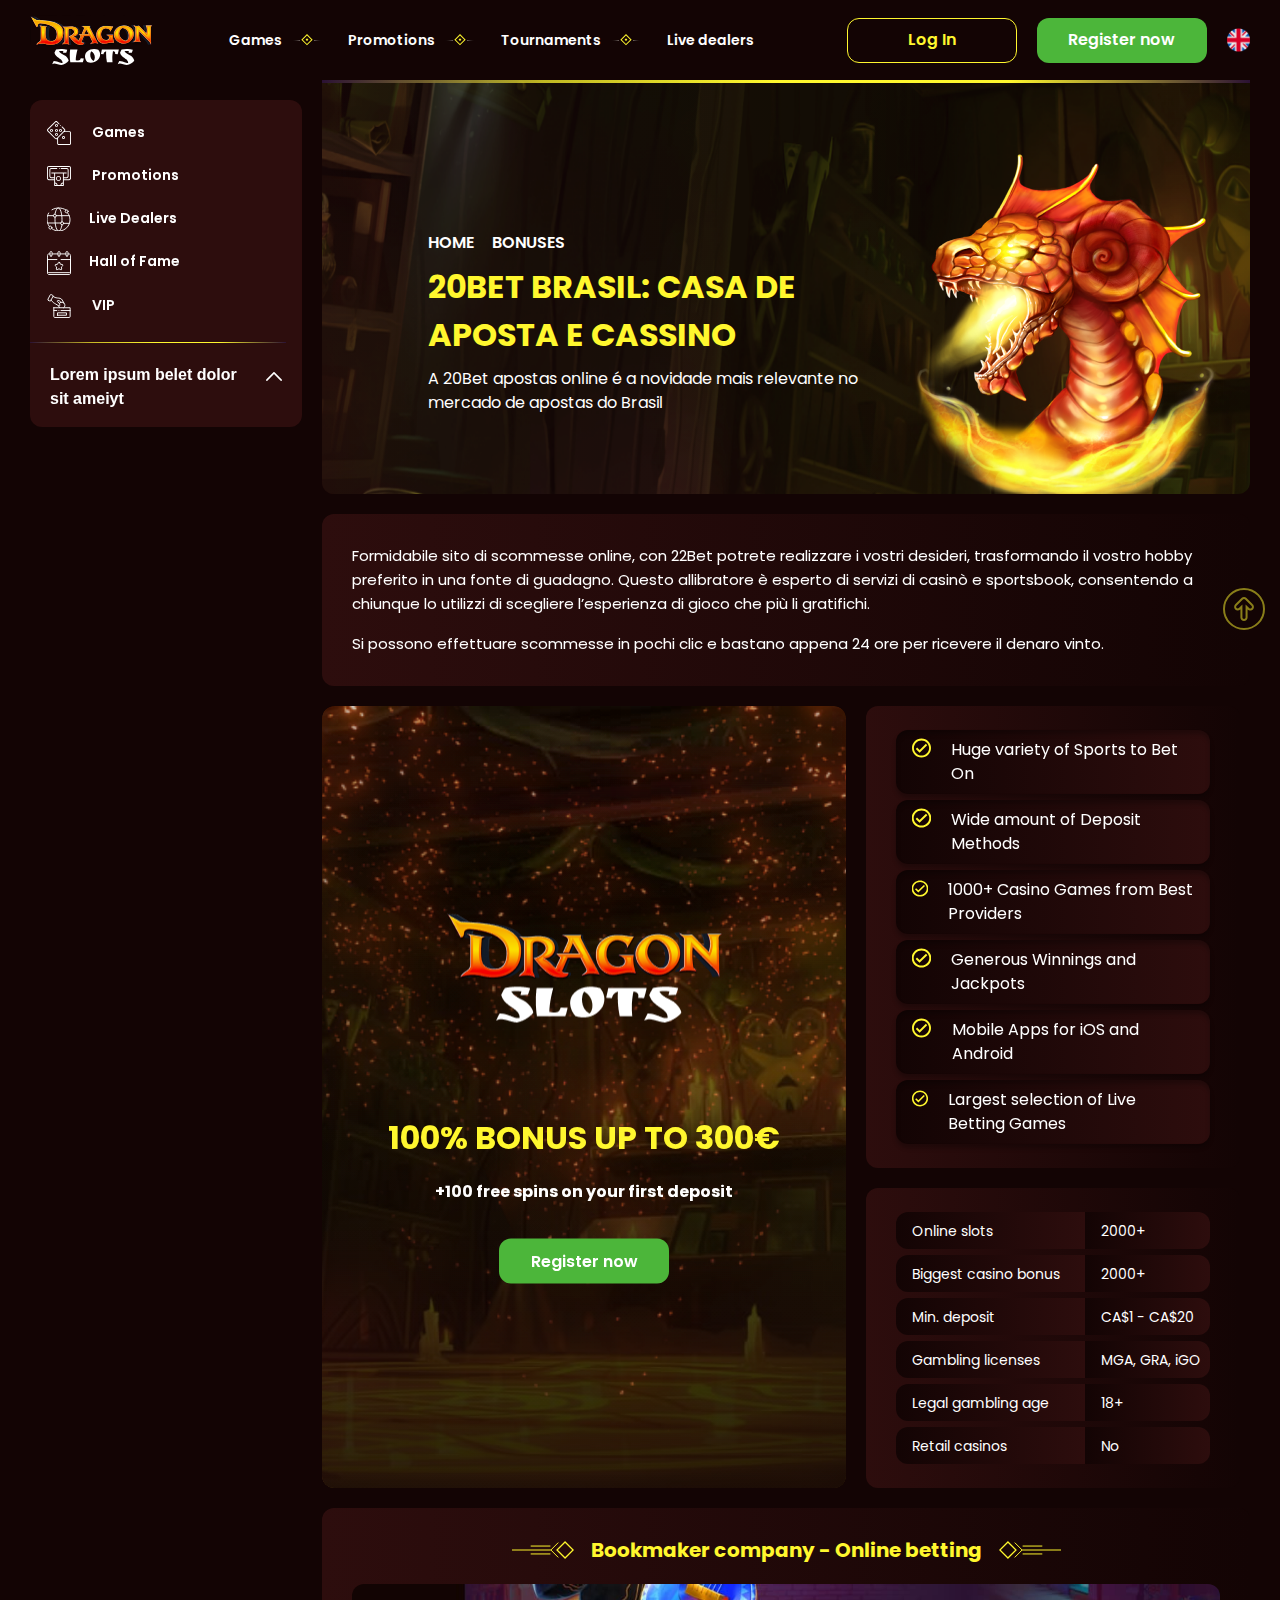
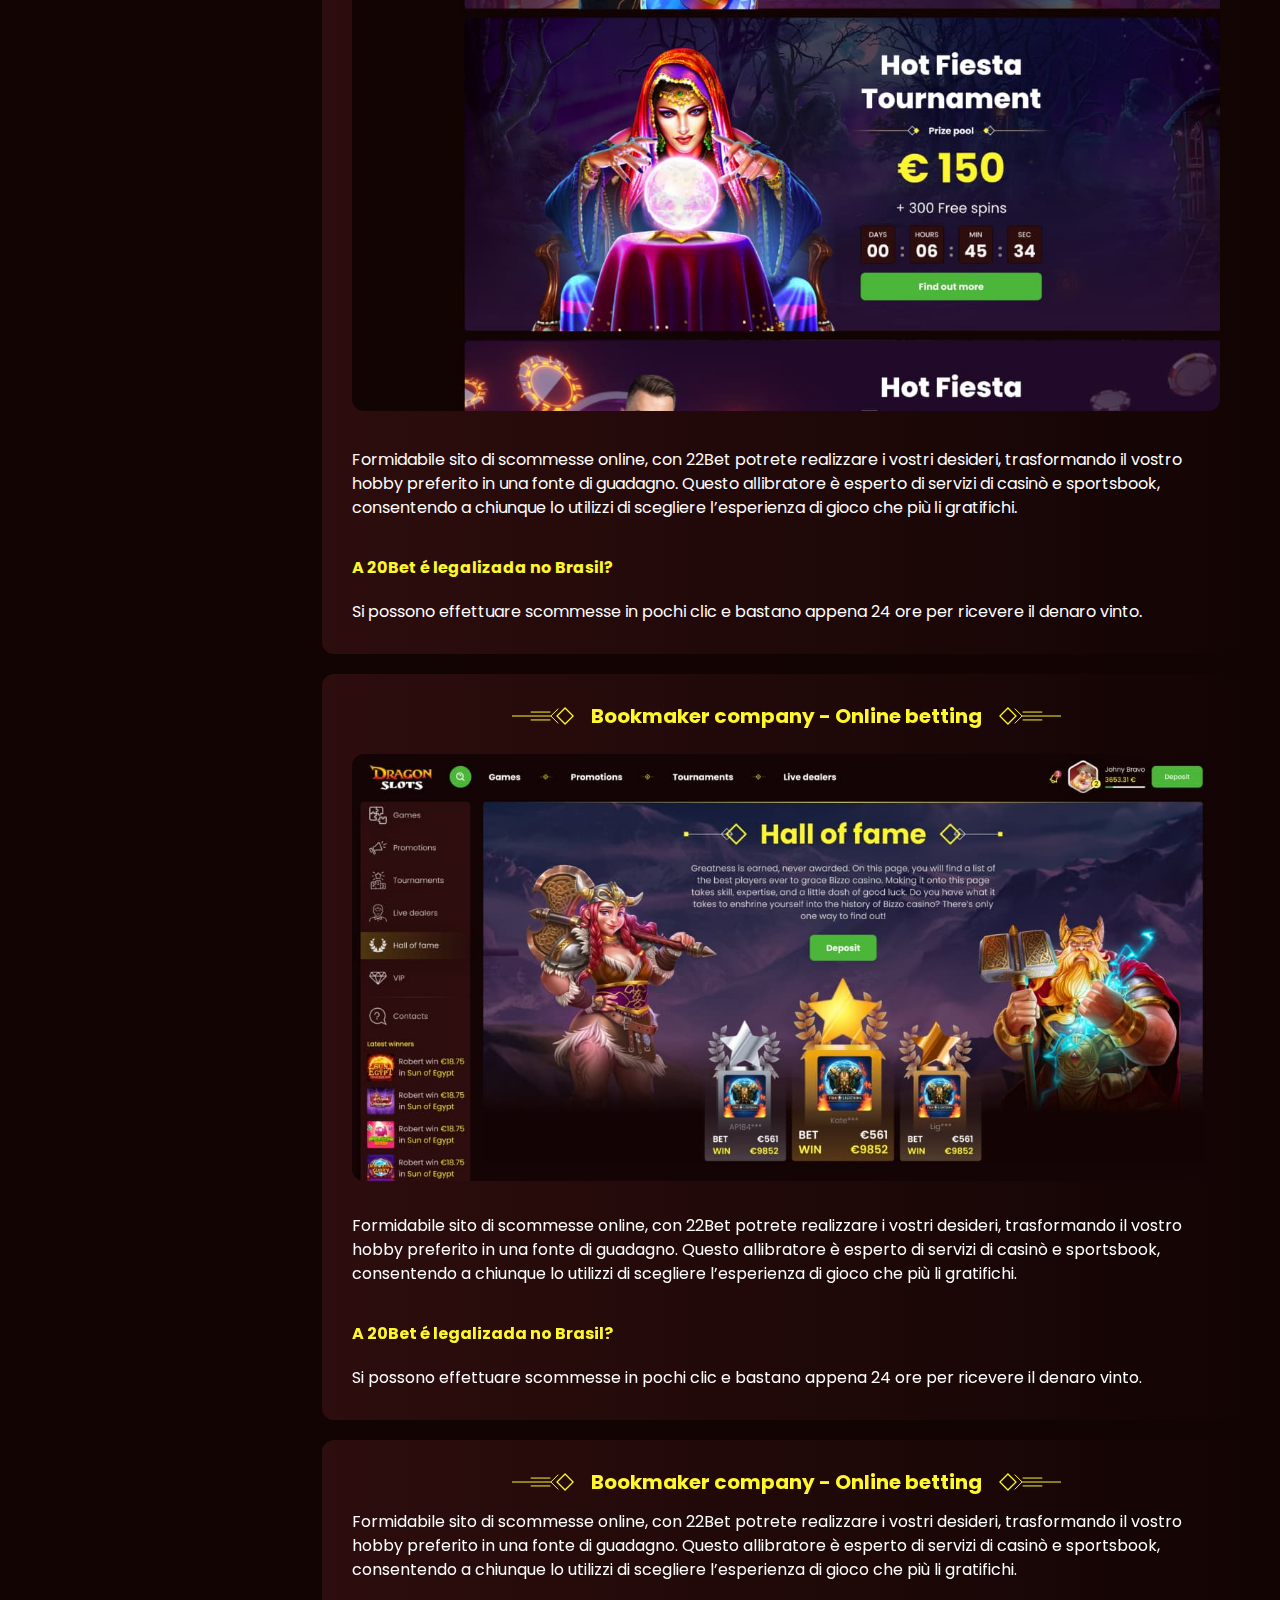
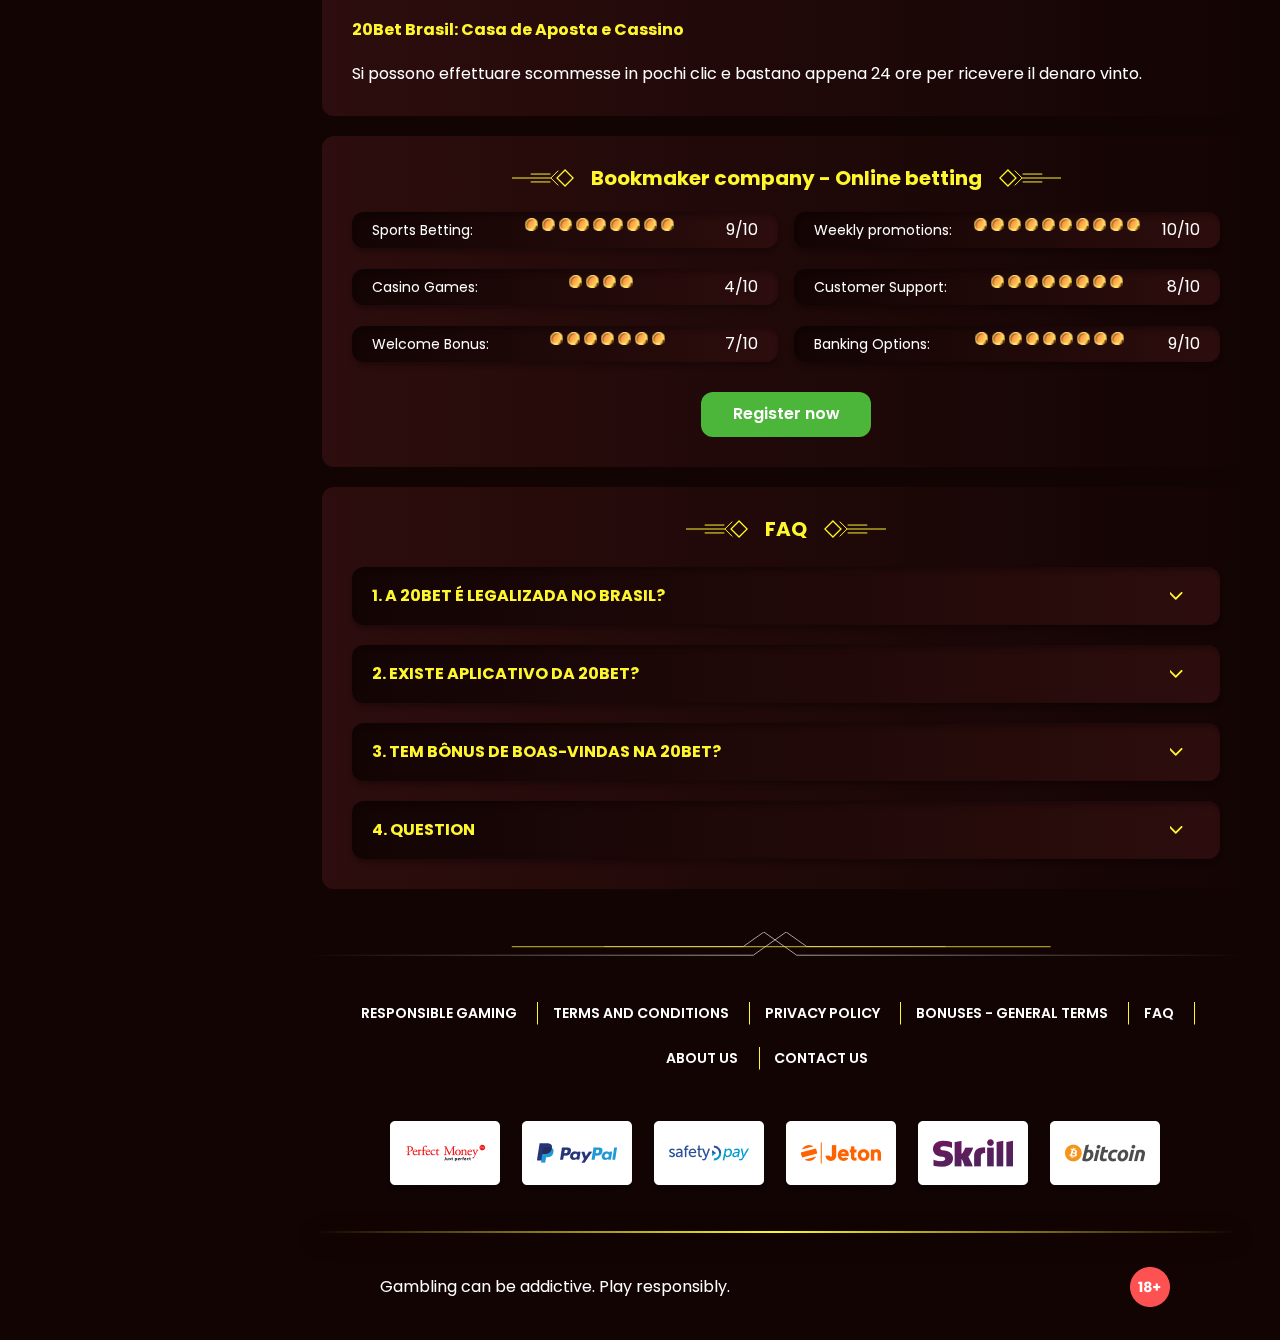
==== commit 0c8e98f0: "Исправление классов" ====
--- a/bonus.html
+++ b/bonus.html
@@ -19,175 +19,396 @@
       href="https://fonts.googleapis.com/css2?family=Poppins:wght@100;400;500;600;700&display=swap"
       rel="stylesheet"
     />
-    <link
-      rel="stylesheet"
-      href="https://cdnjs.cloudflare.com/ajax/libs/modern-normalize/2.0.0/modern-normalize.min.css"
-      integrity="sha512-4xo8blKMVCiXpTaLzQSLSw3KFOVPWhm/TRtuPVc4WG6kUgjH6J03IBuG7JZPkcWMxJ5huwaBpOpnwYElP/m6wg=="
-      crossorigin="anonymous"
-      referrerpolicy="no-referrer"
-    />
-     
-    <link rel="stylesheet" href="./css/styles.css" />
+         
+    <link rel="stylesheet" href="./css/reset.css" />
+    <link rel="stylesheet" href="./css/main.css">
     <link rel="stylesheet" href="./css/bonus.css" />
   </head>
   <body>
     <header class="header">
-      <nav class="header__nav">
-        <a href="./index.html" class="logo">
-          <img src="./image/header/logo.png" alt="logo" class="logo__img" />
-        </a>
-        <ul class="site-nav list">
-          <li class="site-nav__item">
-            <a class="site-nav__link link" href="">Games</a>
-            <img
-              src="./image/header/romb.svg"
-              alt="romb"
-              class="site-nav__img"
-            />
-          </li>
-          <li class="site-nav__item">
-            <a class="site-nav__link link" href="">Promotions</a>
-            <img
-              src="./image/header/romb.svg"
-              alt="romb"
-              class="site-nav__img"
-            />
-          </li>
-          <li class="site-nav__item">
-            <a class="site-nav__link link" href="">Tournaments</a>
-            <img
-              src="./image/header/romb.svg"
-              alt="romb"
-              class="site-nav__img"
-            />
-          </li>
-          <li class="site-nav__item">
-            <a class="site-nav__link link" href="romb">Live dealers</a>
-          </li>
+      <a href="#" class="logo header__logo">
+        <img src="./image/header/logo-header.svg" alt="logo" title />
+      </a>
+      <button class="header__btn-menu" >
+        <svg width="16px" height="16px" viewBox="0 0 16 16" xmlns="http://www.w3.org/2000/svg">
+            <rect y="0" width="16" height="3" rx="1.5"></rect>
+            <rect y="6.5" width="16" height="3" rx="1.5"></rect>
+            <rect y="13" width="16" height="3" rx="1.5"></rect>
+          </svg>
+      </button>
+      <nav class="menu header__menu">
+        <ul class="">
+            <li class=""><a href="#" class="">Games</a></li>
+            <li class=""><a href="#" class="">Promotions</a></li>
+            <li class=""><a href="#" class="">Tournaments</a></li>
+            <li class=""><a href="#" class="">Live dealers</a></li>
         </ul>
+        <a href="#" class="button header__button-login">Log In</a>
+        <a href="#" class="button header__button-register">Register now</a>
       </nav>
-      <ul class="button-list list">
-        <li class="button-list__item">
-          <a href="" class="button button-list__link link">Log In</a>
-        </li>
-        <li class="button-list__item">
-          <a href="" class="button link">Register now</a>
-        </li>
-      </ul>
-      <img class="header__img" src="./image/header/flag.png" alt="flag" />
+      <a href="#" class="button outline header__button-login">Log In</a>
+      <a href="#" class="button header__button-register">Register now</a>
+      <div class="header__lang">
+        <img src="./image/header/flag.png" alt="flag" title>
+      </div>
     </header>
-    <main>
-      <div class="header__main">
-        <section class="section menu-left ">
-        <ul class="menu-left__list list">
-          <li class="menu-left__item">
-            <a href="" class="menu-left__link link">
-              <img
-                class="menu-left__img"
-                src="./image/menu-left/dice.svg"
-                alt="dice"
-              />
-              <span class="menu-left__text">Games</span>
-            </a>
-          </li>
-          <li class="menu-left__item">
-            <a href="" class="menu-left__link link">
-              <img
-                class="menu-left__img"
-                src="./image/menu-left/cash.svg"
-                alt="cash"
-              />
-              <span class="menu-left__text">Promotions</span>
-            </a>
-          </li>
-          <li class="menu-left__item">
-            <a href="" class="menu-left__link link">
-              <img
-                class="menu-left__img"
-                src="./image/menu-left/worldwide.svg"
-                alt="worldwide"
-              />
-              <span class="menu-left__text">Live Dealers</span></a
-            >
-          </li>
-          <li class="menu-left__item">
-            <a href="" class="menu-left__link link">
-              <img
-                class="menu-left__img"
-                src="./image/menu-left/calendar.svg"
-                alt="calendar"
-              />
-              <span class="menu-left__text">Hall of Fame</span></a
-            >
-          </li>
-          <li class="menu-left__item">
-            <a href="" class="menu-left__link link">
-              <img src="./image/menu-left/donation.svg" alt="donation" />
-              <span class="menu-left__text">VIP</span></a
-            >
-          </li>
-        </ul>
-        
-          <p class="menu-left__description">Lorem ipsum belet </br> dolor sit ameiyt</p>
-          <div class="menu-left__overlay js-expand-content">
-            <ul class="catalog list catalog__overlay">
-              <li class="catalog__item" ><a class="catalog__link link" href="">Review of 22Bet</a></li>
-              <li class="catalog__item"><a class="catalog__link link" href="">Registration</a></li>
-              <li class="catalog__item"><a class="catalog__link link" href="">22Bet Betting Expert Reviews</a></li>
-              <li class="catalog__item"><a class="catalog__link link" href="">Layouts and navigation</a></li>
-              <li class="catalog__item"><a class="catalog__link link" href="">Sports betting</a></li>
-              <li class="catalog__item"><a class="catalog__link link" href="">Sports offers</a></li>
-              <li class="catalog__item"><a class="catalog__link link" href="">Live betting</a></li>
-              <li class="catalog__item"><a class="catalog__link link" href="">Cash out</a></li>
-              <li class="catalog__item"><a class="catalog__link link" href="">Live stream</a></li>
-            </ul>
+    <main class="main">
+      <aside class="sidebar-wrapper">
+        <section class=" content sidebar ">
+         <nav class="menu sidebar__menu">
+           <ul >
+             <li >
+               <a href="#" ><img src="./image/menu-left/dice.svg" alt="dice"  title/> Games </a>
+             </li>
+             <li >
+               <a href="#" > <img  src="./image/menu-left/cash.svg"  alt="cash"  title/> Promotions</a>
+             </li>     
+             <li >
+               <a href="#" ><img src="./image/menu-left/worldwide.svg" alt="worldwide"  title/>Live Dealers</a>
+             </li>
+             <li >
+               <a href="#" ><img src="./image/menu-left/calendar.svg" alt="calendar" title>Hall of Fame</a>
+
+             </li>
+             <li >
+               <a href="" > <img src="./image/menu-left/donation.svg" alt="donation" title/> VIP</a>
+             </li>
+           </ul>
+         </nav>
+       
+         <button class=" sidebar__links-button">Lorem ipsum belet dolor sit ameiyt</button>
+         <div class="sidebar__links ">
           
+           <ul class=" sidebar__links-list ">
+             <li ><a  href="#" title>Review of 22Bet</a></li>
+             <li ><a  href="#" title>Registration</a></li>
+             <li ><a  href="#" title>22Bet Betting Expert Reviews</a></li>
+             <li ><a  href="#" title>Layouts and navigation</a></li>
+             <li ><a  href="#" title>Sports betting</a></li>
+             <li ><a  href="#" title>Sports offers</a></li>
+             <li ><a  href="#" title>Live betting</a></li>
+             <li ><a  href="#" title>Cash out</a></li>
+             <li ><a  href="#" title>Live stream</a></li>
+           </ul>
+         
+         </div>
+      </section>
+     </aside>
+     <section class="content-wrapper">
+      <section class="content hero">
+        <div class="background hero__background">
+          <img src="./image/hero/bonus-bg.png" alt="background-hero" title="">
+        </div>
+      
+      <div class="hero__wrapper">
+        <div class="hero__data">
+          <div class=" rating hero__rating">
+            <p >Home</p>
+            <span >Bonuses</span>
           </div>
-       </section>
-       <div>
-        <section class="section hero ">
-       
-        <div class="hero__wrapp">
-          <div class="hero__wrapper">
-            <div class="hero__wrapper--box">
-              <p class="hero__text hero__text--bonus">Home</p>
-              <p class="hero__text">Bonuses</p>
-            </div>
-            <h1 class="hero__title title">20Bet Brasil: Casa de Aposta </br> e Cassino</h1>
-            <p class="hero__subtitle">
-              A 20Bet apostas online é a novidade mais relevante no mercado de
-              apostas do Brasil
-            </p>
-            <a href="" class="button hero__button link">Register now</a>
-          </div >
-           <div class="hero__img">
-            <img
+          
+           <h1 class="hero__title title general">20Bet Brasil: Casa de Aposta  e Cassino</h1>
+          <p class="hero__subtitle">
+            A 20Bet apostas online é a novidade mais relevante no mercado de
+            apostas do Brasil
+          </p>
+          
+        </div>
+        <div class="image hero__images">
+          <img  
             src="./image/hero/fire_dragon.png"
             alt="fire_dragon"
           />
-          <img class="hero__img--asset"
-          src="./image/hero/Asset.png"
-          alt="Asset"
-        />
-          <img class="hero__img--gold"
-          src="./image/hero/james_gold.png"
-          alt="james_gold"
-          />
-           </div>
         </div>
-       </section>
-       <section class="section description ">
-        <h2 class="visually-hidden">Description</h2>
-        <p class="description__text">
-            A two-tier sign-up bonus waits for newcomers at National Casino. National Casino is an online bookmaker that offers simple registration and a wide selection of payment methods, allowing everybody to gamble online. In case you are searching for a fair coefficient and responsive customer support, this is a perfect solution. It’s also one of the top Bitcoin sportsbooks on the Internet because it supports 26 cryptocurrencies. Let’s go over the main details you must know before getting started.
+      </div>
+      
+    </section>
+
+     <section class="content article ">
+      
+      <p >
+        Formidabile sito di scommesse online, con 22Bet potrete realizzare i
+        vostri desideri, trasformando il vostro hobby preferito in una fonte
+        di guadagno. Questo allibratore è esperto di servizi di casinò e
+        sportsbook, consentendo a chiunque lo utilizzi di scegliere
+        l’esperienza di gioco che più li gratifichi.
+      </p>
+      <p >
+        Si possono effettuare scommesse in pochi clic e bastano appena 24 ore
+        per ricevere il denaro vinto.
+      </p>
+    </section> 
+    
+    <section class=" features">
+       <section class="features__wrapp">
+       
+          <div class=" features-banner__background">
+            <img src="./image/banner/img_background.jpg" alt="background" title>
+            <div>
+              <img class="features-banner__images"  src="./image/banner/james_gold_left.png" alt="james_gold"  title/>
+               <img class="features-banner__img" src="./image/banner/james_gold_right.png" alt="james_gold"  title/>
+            </div>
+          </div>
+         <div class="features-banner__data">
+          
+          <div class="features-wrapper__image">
+            <img class="features-banner__logo" src="./image/banner/logo-banner.png" alt="logo-banner"  title/>
+          </div>
+            <h2 class=" title   features-banner__title">100% BONUS UP TO 300€ </br> <span class=" features-banner__subtitle">+100 free spins on your first deposit</ы></h3>
+            
+            <a href="#" class="button features-banner__button ">Register now</a>
+         
+         </div>
+       
+      </section>
+      <div class="content__wrapp">
+         
+              <ul class="features__list features__item">
+                <li >Huge variety of Sports to Bet On</li>
+                <li >Wide amount of Deposit Methods</li>
+                <li >1000+ Casino Games from Best Providers</li>
+                <li >Generous Winnings and Jackpots</li>
+                <li >Mobile Apps for iOS and Android</li>
+                <li >Largest selection of Live Betting Games</li>
+            </ul>
+          
+          <div class="features__list features__table"> 
+            <table>
+              <tbody>
+                <tr>
+                  <td>Online slots</td>
+                  <td>2000+</td>
+                </tr>
+                <tr>
+                  <td>Biggest casino bonus</td>
+                  <td>2000+</td>
+                </tr>
+                <tr>
+                  <td>Min. deposit</td>
+                  <td>CA$1 - CA$20</td>
+                </tr>
+                <tr>
+                  <td>Gambling licenses</td>
+                  <td>MGA, GRA, iGO</td>
+                </tr>
+                <tr>
+                  <td>Legal gambling age</td>
+                  <td>18+</td>
+                </tr>
+                <tr>
+                  <td>Retail casinos</td>
+                  <td>No</td>
+                </tr>
+              </tbody>
+            </table>
+            
+          </div>
+      </div>
+    </section> 
+     <article class=" content review">
+      <h2 class="review__title high title">Bookmaker company - Online betting</h2>
+      <div class="review__images">
+        <img
+        src="./image/bookmaker/Tournaments.jpg"
+        alt="Tournaments" title
+        class=""
+        
+      />
+      </div>
+      <p class="review__desc">
+        Formidabile sito di scommesse online, con 22Bet potrete realizzare i
+        vostri desideri, trasformando il vostro hobby preferito in una fonte
+        di guadagno. Questo allibratore è esperto di servizi di casinò e
+        sportsbook, consentendo a chiunque lo utilizzi di scegliere
+        l’esperienza di gioco che più li gratifichi.
+      </p>
+      <h3 >A 20Bet é legalizada no Brasil?</h3>
+      <p >
+        Si possono effettuare scommesse in pochi clic e bastano appena 24 ore
+        per ricevere il denaro vinto.
+      </p>
+    </article>
+    
+    <article class="content review">
+      <h2 class="review__title high title">Bookmaker company - Online betting</h2>
+      <div class="review__img">
+        <img
+        src="./image/bookmaker/HallOfFame.jpg"
+        alt="HallOfFame" title
+        
+      />
+      </div>
+      <p class="review__desc">
+        Formidabile sito di scommesse online, con 22Bet potrete realizzare i
+        vostri desideri, trasformando il vostro hobby preferito in una fonte
+        di guadagno. Questo allibratore è esperto di servizi di casinò e
+        sportsbook, consentendo a chiunque lo utilizzi di scegliere
+        l’esperienza di gioco che più li gratifichi.
+      </p>
+      <h3 class="review__subtitle">A 20Bet é legalizada no Brasil?</h3>
+      <p >
+        Si possono effettuare scommesse in pochi clic e bastano appena 24 ore
+        per ricevere il denaro vinto.
+      </p>
+    </article> 
+    <article class="content review">
+      <h2 class="review__title high title">Bookmaker company - Online betting</h2>
+      <p >
+        Formidabile sito di scommesse online, con 22Bet potrete realizzare i
+        vostri desideri, trasformando il vostro hobby preferito in una fonte
+        di guadagno. Questo allibratore è esperto di servizi di casinò e
+        sportsbook, consentendo a chiunque lo utilizzi di scegliere
+        l’esperienza di gioco che più li gratifichi.
+      </p>
+      <h3 class="review__subtitle">
+        20Bet Brasil: Casa de Aposta e Cassino
+      </h3>
+      <p >
+        Si possono effettuare scommesse in pochi clic e bastano appena 24 ore
+        per ricevere il denaro vinto.
+      </p>
+    </article>
+    <section class="content ratings ">
+      <h2 class="ratings__title title high">
+        Bookmaker company - Online betting
+      </h2>
+      <ul class="ratings__list ratings__wrapp">
+       
+              <li >
+              <p >Sports Betting:</p>
+              <div class="ratings__images">
+                <img   src="./image/bookmaker/Coin.svg" alt="coins"  title/>
+                <img src="./image/bookmaker/Coin.svg" alt="coins"  title/>
+                <img  src="./image/bookmaker/Coin.svg" alt="coins"  title/>
+                <img  src="./image/bookmaker/Coin.svg" alt="coins"  title/>
+                <img  src="./image/bookmaker/Coin.svg" alt="coins"  title/>
+                <img  src="./image/bookmaker/Coin.svg" alt="coins"  title/>
+                <img  src="./image/bookmaker/Coin.svg" alt="coins"  title/>
+                <img  src="./image/bookmaker/Coin.svg" alt="coins"  title/>
+                <img  src="./image/bookmaker/Coin.svg" alt="coins"  title/>
+              </div>
+              <span >9/10</span>
+            </li>
+            <li class="ratings__item">
+              <p>Casino Games:</p>
+              <div class="ratings__images">
+                  <img  src="./image/bookmaker/Coin.svg" alt="coins"  title/>
+                  <img  src="./image/bookmaker/Coin.svg" alt="coins"  title/>
+                  <img  src="./image/bookmaker/Coin.svg" alt="coins"  title/>
+                  <img  src="./image/bookmaker/Coin.svg" alt="coins"  title/>
+              </div>
+              <span >4/10</span>
+            </li>
+            <li >
+              <p >Welcome Bonus:</p>
+              <div class="ratings__images">
+                  <img src="./image/bookmaker/Coin.svg" alt="coins"  title/>
+                  <img src="./image/bookmaker/Coin.svg" alt="coins"  title/>
+                  <img src="./image/bookmaker/Coin.svg" alt="coins"  title/>
+                  <img src="./image/bookmaker/Coin.svg" alt="coins"  title/>
+                  <img src="./image/bookmaker/Coin.svg" alt="coins"  title/>
+                  <img src="./image/bookmaker/Coin.svg" alt="coins"  title/>
+                  <img src="./image/bookmaker/Coin.svg" alt="coins"  title/>
+              </div>
+              <span >7/10</span>
+            </li>
+       
+            <li >
+              <p >Weekly promotions:</p>
+              <div class="ratings__images">
+                  <img src="./image/bookmaker/Coin.svg" alt="coins" title/>
+                  <img src="./image/bookmaker/Coin.svg" alt="coins" title/>
+                  <img src="./image/bookmaker/Coin.svg" alt="coins" title/>
+                  <img src="./image/bookmaker/Coin.svg" alt="coins" title/>
+                  <img src="./image/bookmaker/Coin.svg" alt="coins" title/>
+                  <img src="./image/bookmaker/Coin.svg" alt="coins" title/>
+                  <img src="./image/bookmaker/Coin.svg" alt="coins" title/>
+                  <img src="./image/bookmaker/Coin.svg" alt="coins" title/>
+                  <img src="./image/bookmaker/Coin.svg" alt="coins" title/>
+                  <img src="./image/bookmaker/Coin.svg" alt="coins" title/>
+              </div>
+              <span >10/10</span>
+            </li>
+            <li >
+              <p >Customer Support:</p>
+              <div class="ratings__images">
+                  <img src="./image/bookmaker/Coin.svg" alt="coins"  title/>
+                  <img src="./image/bookmaker/Coin.svg" alt="coins"  title/>
+                  <img src="./image/bookmaker/Coin.svg" alt="coins"  title/>
+                  <img src="./image/bookmaker/Coin.svg" alt="coins"  title/>
+                  <img src="./image/bookmaker/Coin.svg" alt="coins"  title/>
+                  <img src="./image/bookmaker/Coin.svg" alt="coins"  title/>
+                  <img src="./image/bookmaker/Coin.svg" alt="coins"  title/>
+                  <img src="./image/bookmaker/Coin.svg" alt="coins"  title/>
+              </div>
+              <span >8/10</span>
+            </li>
+            <li >
+              <p >Banking Options:</p>
+              <div class="ratings__images">
+                <img src="./image/bookmaker/Coin.svg" alt="coins" title=""/>
+                <img src="./image/bookmaker/Coin.svg" alt="coins" title=""/>
+                <img src="./image/bookmaker/Coin.svg" alt="coins" title=""/>
+                <img src="./image/bookmaker/Coin.svg" alt="coins" title=""/>
+                <img src="./image/bookmaker/Coin.svg" alt="coins" title=""/>
+                <img src="./image/bookmaker/Coin.svg" alt="coins" title=""/>
+                <img src="./image/bookmaker/Coin.svg" alt="coins" title=""/>
+                <img src="./image/bookmaker/Coin.svg" alt="coins" title=""/>
+                <img src="./image/bookmaker/Coin.svg" alt="coins" title=""/>
+              </div>
+              <span >9/10</span>
+            </li>
+        
+      </ul>
+      <a href="" class="button  ratings__button">Register now</a>
+    </section> 
+
+     <section class="content faq ">
+    <h2 class="title high faq__title ">FAQ</h2>
+    <ul class="faq__list " itemscope itemtype="https://schema.org/FAQPage">
+      <li class="faq__item " itemscope itemprop="mainEntity" itemtype="https://schema.org/Question">
+        <h3 class="title medium faq-item__title js-button-expander" itemprop="name">1. A 20Bet é legalizada no Brasil?</h3>
+       <div class="faq__question js-expand-content" itemscope  itemprop="acceptedAnswer" itemtype="https://schema.org/Answer">
+        
+          <p  itemprop="text">
+            Sim, a casa de apostas tem licença emitida por Curaçao, que é
+            reconhecida no Brasil e a permite atuar por aqui.
+          </p>
+     
+       </div>
+      </li>
+      <li  class="faq__item" itemscope itemprop="mainEntity" itemtype="https://schema.org/Question">
+        <h3 class="title medium faq-item__title js-button-expander" itemprop="name">2. Existe aplicativo da 20Bet?</h3>
+        <div class="faq__question js-expand-content" itemscope  itemprop="acceptedAnswer" itemtype="https://schema.org/Answer">
+        <p  itemprop="text">
+          Sim, disponível para sistemas operacionais iOS e Android.
         </p>
-        
-       </section>
-       </div>
-      </div>
-
-
-      <section class="section cards position">
+      </div>
+      </li>
+      <li class="faq__item">
+        <h3 class="title medium faq-item__title js-button-expander">
+          3. Tem bônus de boas-vindas na 20Bet?
+        </h3>
+        <div class="faq__question js-expand-content">
+        <p >
+          O pacote especial para novos usuários da 20Bet paga 100% sobre o
+          primeiro depósito, com limite de 600 BRL.
+        </p>
+      </div>
+      </li>
+      <li class="faq__item">
+        <h3 class="title medium faq-item__title js-button-expander">4. Question</h3>
+        <div class="faq__question js-expand-content">
+        <p >Lorem ipsum dolor sit amet?</p>
+      </div>
+      </li>
+    </ul>
+  </section>
+
+  </section>
+
+
+      <!-- <section class="section cards position">
         <h2 class="visually-hidden">Cards</h2>
         <ul class="cards__list list">
             <li class="cards__item">
@@ -263,141 +484,84 @@
                 </a>
             </li>
         </ul>
-      </section>
-
-      <section class=" section bookmaker position">
-        <h2 class="bookmaker__title title">Bookmaker company - Online betting</h2>
-        <p class="bookmaker__text">
-          Online betting allows using different types of payments. With Limewin , you may deposit money using such options:
-        </p>
-
-        <ul>
-            <li class="bookmaker__text bookmaker__text--text" >Visa;</li>
-            <li class="bookmaker__text bookmaker__text--text">MasterCard;</li>
-            <li class="bookmaker__text bookmaker__text--text">PayPal; QIWI;</li>
-            <li class="bookmaker__text bookmaker__text--text">Skrill; Dankort, etc.</li>
-        </ul>
-
-        <h3 class="bookmaker__subtitle">A 20Bet é legalizada no Brasil?</h3>
-
-        
-        <p class="bookmaker__text">
-          A two-tier sign-up bonus waits for newcomers at Bizzo Casino. National Casino is an online bookmaker that offers simple registration and a wide selection of payment methods, allowing everybody to gamble online. In case you are searching for a fair coefficient and responsive customer support, this is a perfect solution. It’s also one of the top Bitcoin sportsbooks on the Internet because it supports 26 cryptocurrencies. Let’s go over the main details you must know before getting started.
-        </p>
-        <a href="" class="button link bookmaker__button">Register now</a>
-      </section>
+      </section> -->
+
       
      
      
-      <section class="section faq position">
-        <h2 class="faq__title title">FAQ</h2>
-        <ul class="faq__list list" itemscope itemtype="https://schema.org/FAQPage">
-          <li class="faq__item " itemscope itemprop="mainEntity" itemtype="https://schema.org/Question">
-            <h3 class="faq__item--title js-button-expander" itemprop="name">1. A 20Bet é legalizada no Brasil?</h3>
-           <div class=" js-expand-content" itemscope  itemprop="acceptedAnswer" itemtype="https://schema.org/Answer">
-            
-              <p class="faq__item--text" itemprop="text">
-                Sim, a casa de apostas tem licença emitida por Curaçao, que é
-                reconhecida no Brasil e a permite atuar por aqui.
-              </p>
-         
-           </div>
-          </li>
-          <li class="faq__item" itemscope itemprop="mainEntity" itemtype="https://schema.org/Question">
-            <h3 class="faq__item--title js-button-expander" itemprop="name">2. Existe aplicativo da 20Bet?</h3>
-            <div class=" js-expand-content" itemscope  itemprop="acceptedAnswer" itemtype="https://schema.org/Answer">
-            <p class="faq__item--text" itemprop="text">
-              Sim, disponível para sistemas operacionais iOS e Android.
-            </p>
-          </div>
-          </li>
-          <li class="faq__item">
-            <h3 class="faq__item--title js-button-expander">
-              3. Tem bônus de boas-vindas na 20Bet?
-            </h3>
-            <div class=" js-expand-content">
-            <p class="faq__item--text">
-              O pacote especial para novos usuários da 20Bet paga 100% sobre o
-              primeiro depósito, com limite de 600 BRL.
-            </p>
-          </div>
-          </li>
-          <li class="faq__item">
-            <h3 class="faq__item--title js-button-expander">4. Question</h3>
-            <div class=" js-expand-content">
-            <p class="faq__item--text">Lorem ipsum dolor sit amet?</p>
-          </div>
+      
+    </main>
+    <footer class="footer footer__content ">
+     
+      
+      <div class="menu footer__menu">
+        <ul class="footer__menu-list">
+          <li class="footer__item">
+            <a href="#" >RESPONSIBLE GAMING</a>
+          </li>
+          <li class="footer__item">
+            <a href="#" >TERMS AND CONDITIONS</a>
+          </li>
+          <li class="footer__item">
+            <a href="#" >PRIVACY POLICY</a>
+          </li>
+          <li class="footer__item">
+            <a href="#" >BONUSES - GENERAL TERMS</a>
+          </li>
+          <li class="footer__item">
+            <a href="#" >FAQ</a>
+          </li>
+          <li class="footer__item">
+            <a href="#" >ABOUT US</a>
+          </li>
+          <li class="footer__item">
+            <a href="#" >CONTACT US</a>
           </li>
         </ul>
-      </section>
-    </main>
-    <footer class="section footer position">
-      <h2 class="visually-hidden">Footer</h2>
-      <img src="./image/footer/line.png" alt="line">
-      <ul class="footer__list list">
-        <li class="footer__item">
-          <a href="" class="footer__link link">RESPONSIBLE GAMING</a>
-        </li>
-        <li class="footer__item">
-          <a href="" class="footer__link link">TERMS AND CONDITIONS</a>
-        </li>
-        <li class="footer__item">
-          <a href="" class="footer__link link">PRIVACY POLICY</a>
-        </li>
-        <li class="footer__item">
-          <a href="" class="footer__link link">BONUSES - GENERAL TERMS</a>
-        </li>
-        <li class="footer__item">
-          <a href="" class="footer__link link">FAQ</a>
-        </li>
-        <li class="footer__item">
-          <a href="" class="footer__link link">ABOUT US</a>
-        </li>
-        <li class="footer__item">
-          <a href="" class="footer__link link">CONTACT US</a>
-        </li>
-      </ul>
-
-      <ul class="footer-card__list list">
-        <li class="footer-card__item">
-          <a href="" class="footer-card__link link">
+      </div>
+
+      <ul class="footer-card__list">
+        <li >
+          <a href="#" >
             <img src="./image/footer/perfect.png" alt="perfect money" />
           </a>
         </li>
-        <li class="footer-card__item">
-          <a href="" class="footer-card__link link">
+        <li >
+          <a href="#" >
             <img src="./image/footer/pay.png" alt="pay pal" />
           </a>
         </li>
-        <li class="footer-card__item">
-          <a href="" class="footer-card__link link">
-            <img src="./image/footer/safety.png" alt="safety pay" />
+        <li >
+          <a href="#" >
+            <img src="./image/footer/safety.png" alt="safety pay" title=""/>
           </a>
         </li>
-        <li class="footer-card__item">
-          <a href="" class="footer-card__link link">
-            <img src="./image/footer/jeton.png" alt="jeton" />
+        <li >
+          <a href="#" >
+            <img src="./image/footer/jeton.png" alt="jeton" title=""/>
           </a>
         </li>
-        <li class="footer-card__item">
-          <a href="" class="footer-card__link link">
-            <img src="./image/footer/scrill.png" alt="skrill" />
+        <li >
+          <a href="#" >
+            <img src="./image/footer/scrill.png" alt="skrill" title=""/>
           </a>
         </li>
-        <li class="footer-card__item">
-          <a href="" class="footer-card__link link">
-            <img src="./image/footer/bitcoin.png" alt="bitcoin" />
+        <li >
+          <a href="#" >
+            <img src="./image/footer/bitcoin.png" alt="bitcoin" title=""/>
           </a>
         </li>
       </ul>
       <div class="footer__box">
-          <p class="footer__text">Gambling can be addictive. Play responsibly.</p>
-        <img class="footer__img" src="./image/footer/limit.png" alt="age limit" />
-      </div>
-      <img class="footer__arrow" src="./image/footer/Arrow.png" alt="Arrow UP" onclick="scrollToTop()" />
+          <p>Gambling can be addictive. Play responsibly.</p>
+        <img src="./image/footer/limit.png" alt="age limit" title=""/>
+      </div>
+      <button class="footer__arrow" src="" alt="Arrow UP" id="scrollToTopBtn" onclick="scrollToTop()" ></button>
+      
     </footer>
     <script src="./js/expander.js"></script>
-    <script src="./js/overlay.js"></script>
+    <script src="./js/button-sidebar.js"></script>
     <script src="./js/arrowUp.js"></script>
+    <script src="./js/mobile-menu.js"></script>
   </body>
 </html>
--- a/css/main.css
+++ b/css/main.css
@@ -0,0 +1,1805 @@
+body {
+  display: block;
+  position: relative;
+  width: 100%;
+  background: rgb(19, 4, 4);
+  font-family: "Poppins", sans-serif;
+  font-size: 16px;
+  font-weight: 400;
+  line-height: 24px;
+  text-align: left;
+  color: #ffffff;
+}
+
+@media screen and (max-width:800px) {
+  .body{
+  font-size: 14px;}
+}
+
+.content {
+  display: block;
+  
+  position: relative;
+  width: 100%;
+  overflow: hidden;
+  border-radius: 12px;
+  background: linear-gradient(270deg, rgb(19, 4, 4), rgb(45, 13, 13) 100%);
+  padding: 30px;
+  margin: 0 auto 20px auto;
+  
+}
+
+.content > * {
+  display: block;
+  position: relative;
+}
+
+
+@media screen and (max-width: 1188px) {
+    .content {
+        width: calc(100% - 10px);
+        margin-left: auto;
+        margin-right: auto;
+    }
+}
+
+@media screen and (max-width: 480px) {
+  .content {
+    padding: 15px;
+    margin-left: 0;
+    margin-right: 0;
+  }}
+
+
+h1,
+h2,
+h3,
+h4,
+.title {
+  display: block;
+  position: relative;
+  font-size: 32px;
+  font-weight: 700;
+  line-height: 48px;
+  text-align: center;
+  color: #fff72e;
+}
+
+h1,
+.title.general {
+  text-transform: uppercase;
+}
+
+h2,
+title.high {
+  display: flex;
+  justify-content: center;
+  align-items: center;
+  font-size: 32px;
+  line-height: 40px;
+  width: auto;
+}
+
+
+h2::before,
+.title.higt::before,
+h2::after,
+.title.higt::after {
+  content: "";
+  display: block;
+  
+  position: absolute;
+  top: 0;
+  bottom: 0;
+ 
+  width: 64px;
+  height: 18px;
+  background: url(../image/bookmaker/left.svg) no-repeat center center / contain;
+  margin: auto;
+  
+}
+
+h2::before,
+.title.higt::before {
+  left:0;
+}
+
+h2::after,
+.title.higt::after {
+  background: url(../image/bookmaker/right.svg) no-repeat center center /
+    contain;
+  right: 0;
+}
+
+@media screen and (max-width:800px) {
+  h2::before,
+.title.higt::before,
+h2::after,
+.title.higt::after {
+
+  width: 45px;
+  height: 18px;
+}
+}
+
+h3,
+.title.medium {
+  font-size: 16px;
+  line-height: 32px;
+  text-align: left;
+}
+
+h4,
+.title.mini {
+  font-size: 16px;
+  line-height: 24px;
+  text-align: left;
+}
+
+article > *,
+.article > *,
+.desc > * {
+  margin-top: 16px;
+}
+
+article > *:first-child,
+.article > *:first-child,
+.desc > *:first-child {
+  margin-top: 0 !important;
+}
+
+article h2,
+.article h2,
+.desc h2 {
+  margin-top: 40px;
+}
+
+article h3,
+.article h3,
+.desc h3 {
+  margin-top: 32px;
+}
+
+article h4,
+.article h4,
+.desc h4 {
+  margin-top: 24px;
+}
+
+
+.button {
+  display: inline-block;
+  position: relative;
+  width: auto;
+  min-width: 170px;
+  height: 45px;
+  border-radius: 12px;
+  border: none;
+  background: #4cb63a;
+  overflow: hidden;
+  font-size: 16px;
+  font-weight: 600;
+  line-height: 24px;
+  text-align: center;
+  text-decoration: none;
+  color: #ffffff;
+  white-space: nowrap;
+  cursor: pointer;
+  padding: 10.5px;
+  margin: 0 auto;
+  transition: all 0.5s;
+}
+
+.button:hover {
+  border: 1px solid #fff72e;
+
+  background: none;
+  color: #fff72e;
+}
+
+.button.outline {
+  border: 1px solid #fff72e;
+  background: none;
+  color: #fff72e;
+  padding: 9.5px 10.5px;
+}
+
+.button.outline:hover {
+  border: 1px solid #4cb63a;
+  background-color: #4cb63a;
+  color: #ffffff;
+}
+
+.background {
+  
+  display: block !important;
+  position: absolute !important;
+  top: 0;
+  bottom: 0;
+  left: 0;
+  right: 0;
+  overflow: hidden;
+  z-index: 0;
+}
+
+.background img {
+  display: block;
+  position: relative;
+  width: 100%;
+  height: 100%;
+  
+}
+
+.header,
+.main,
+.footer {
+  display: flex;
+  position: relative;
+  justify-content: space-between;
+  align-items: center;
+  width: 100%;
+  max-width: 1600px;
+  padding: 15px 30px;
+  margin: 0 auto;
+}
+
+@media screen and (max-width:748px) {
+  .header,
+.main,
+.footer {
+  padding: 15px;
+}
+}
+
+/* ------------HEADER--------------- */
+
+.header {
+  position: fixed;
+  top: 0;
+  left: 0;
+  right: 0;
+  background: rgb(19, 4, 4);
+  z-index: 1;
+}
+
+
+@media screen and (max-width: 400px) {
+  .header {
+  padding-left: 10px;
+  padding-right: 10px;}
+}
+
+.header__logo {
+  display: block;
+  position: relative;
+ 
+  max-width: 123px;
+  margin-right: auto;
+}
+
+
+
+@media screen and(max-width:400px) {
+  .logo img{
+    
+    min-width: 50px;
+  }
+}
+
+
+  .header__btn-menu{
+    display: block;
+    flex: 0 1 auto;
+    min-width: 0;
+    border: 1px solid #2d0d0d;
+    background:#2d0d0d;
+    padding: 15px;
+    margin-left: 15px;
+    order: 3;
+    
+  }
+
+@media screen and (max-width: 1188px) {
+  .header__btn-menu.active {
+    background-color: #2d0d0d;
+  }
+}
+
+@media screen and (min-width: 1188px) {
+  .header__btn-menu {
+    display: none;
+  }
+}
+
+
+
+
+svg {
+  position: relative;
+  fill: #ffffff;
+  line-height: 1;
+  vertical-align: 1;
+}
+
+@media screen and (max-width: 1188px) {
+  .header__btn-menu svg {
+    display: block;
+    margin: 0;
+  }
+}
+
+@media screen and (max-width: 1188px) {
+  .header__btn-menu svg rect {
+    transform-origin: 50% 50%;
+    transition: all 0.5s;
+  }
+}
+
+@media screen and (max-width: 1188px) {
+  .header__btn-menu.active svg rect:nth-child(1) {
+    x: -2px;
+    y: 6px;
+    width: 20px;
+    transform: rotate(225deg);
+  }
+
+  .header__btn-menu.active svg rect:nth-child(3) {
+    opacity: 0;
+  }
+
+  .header__btn-menu.active svg rect:nth-child(2) {
+    x: -2px;
+    y: 6px;
+    width: 20px;
+    transform: rotate(135deg);
+  }
+}
+
+@media screen and (max-width: 1188px) {
+  .header__btn-menu.active ~ .header__menu {
+    top: 100%;
+    height: 100vh;
+    opacity: 1;
+    z-index: 10;
+
+    
+  }
+}
+
+
+.logo img {
+  display: block;
+  
+}
+
+.menu {
+  display: block;
+  position: relative;
+}
+
+.menu ul {
+  display: flex;
+  justify-content: center;
+  align-items: center;
+}
+
+
+menu ul li {
+  display: block;
+  position: relative;
+  padding: 0;
+}
+
+.menu ul li a {
+  display: block;
+  position: relative;
+  font-size: 14px;
+  font-weight: 600;
+  line-height: 24px;
+  text-decoration: none;
+  color: #ffffff;
+  padding: 10.5px 10px;
+  transition: all 0.5s;
+}
+
+.menu ul li a:hover {
+  color: #fff72e;
+}
+
+.menu a {
+  display: none;
+}
+
+
+
+@media screen and (max-width: 1188px) {
+  .header__menu  {
+    display: none;
+  }
+}
+
+@media screen and (max-width: 1188px) {
+  .header__menu.active {
+   
+      display: block;
+      position: absolute;
+      top: -100vh;
+      left: 0;
+      width: 100%;
+      height: auto;
+  
+      overflow: auto;
+      background-color: #2d0d0d;
+      text-align: center;
+      z-index: -1;
+      padding: 64px 32px;
+      transition: all 0.5s;
+    
+
+      li a {
+        font-size: 16px;
+      }
+  }
+
+  
+}
+
+@media screen and (max-width: 1188px) {
+  
+    
+    
+  }
+
+
+@media screen and (max-width: 1188px) {
+  .header__menu ul{
+    display: flex;
+    flex-direction: column;
+    justify-content: center;
+    text-align: center;
+    margin-bottom: 20px;
+
+    
+  }
+
+  
+
+
+}
+
+.header__menu ul li {
+  display: flex;
+  justify-content: center;
+  align-items: center;
+}
+
+
+
+.header__menu ul li:not(:last-child)::after {
+  content: "";
+  display: block;
+  position: relative;
+  width: 30px;
+  height: 12px;
+  background: url(../image/header/romb.svg) no-repeat center center / contain;
+  vertical-align: middle;
+}
+
+@media screen and (max-width:1188px) {
+  .header__menu ul li::after {
+    content: "";
+    display: block;
+    position: relative;
+    width: 30px;
+    height: 12px;
+    background: url(../image/header/romb.svg) no-repeat center center / contain;
+    vertical-align: middle;
+  }
+
+  .header__menu ul li::before {
+    content: "";
+    display: block;
+    position: relative;
+    width: 30px;
+    height: 12px;
+    background: url(../image/header/romb.svg) no-repeat center center / contain;
+    vertical-align: middle;
+  }
+}
+
+.header__button-login {
+  margin: auto 20px auto auto;
+}
+
+@media screen and (max-width: 800px) {
+  .header__button-login {
+    display: none;
+  }
+}
+
+@media screen and (max-width: 1188px) {
+  .menu .header__button-login  {
+    display: inline-block;
+    margin-right: 0;
+  }
+}
+
+@media screen and (max-width: 575px) {
+  .menu .header__button-login  {
+    margin: 0;
+    margin-right: 10px;
+  }
+}
+
+@media screen and (max-width: 400px) {
+  .menu .header__button-login  {
+    margin: 0;
+    margin-right: 10px;
+    
+  }
+}
+
+
+
+.header__button-register {
+  margin: auto 20px auto 0;
+}
+
+@media screen and (max-width: 800px) {
+  .header__button-register {
+    
+    margin-left: auto;
+  }
+}
+
+@media screen and (max-width: 575px) {
+  .header__button-register {
+    display: none;
+  }
+}
+
+@media screen and (max-width: 575px) {
+  .menu .header__button-register  {
+    display: inline-block;
+    margin: 0 ;
+    
+  }
+}
+
+@media screen and (max-width: 400px) {
+  .menu .header__button-register  {
+    margin:  0;
+    
+  }
+}
+
+
+
+.header__lang {
+  display: block;
+  position: relative;
+  
+  border-radius: 50%;
+}
+
+@media screen and (max-width: 575px) {
+  .header__lang {
+    margin-left: auto;
+    
+  }
+}
+
+
+.header__lang img {
+  display: block;
+  position: relative;
+  max-width: 24px;
+  max-height: 24px;
+}
+
+/* -------------MAIN-------------- */
+
+.main {
+  padding-top: 80px;
+  padding-bottom: 0;
+}
+
+/* -------------SIDEBAR-------------- */
+
+.sidebar-wrapper {
+  display: block;
+  position: relative;
+  align-self: stretch;
+  flex: 0 0 240px;
+}
+
+@media screen and (max-width:1242px) {
+ .sidebar-wrapper{
+    display: none;
+  }
+}
+
+.sidebar {
+  position: sticky;
+
+  top: 80px;
+  bottom: 20px;
+  background: #2d0d0d;
+  padding: 16px 16px 16px 0;
+  margin-top: 20px;
+}
+
+
+
+
+.sidebar__menu::after {
+  content: "";
+  display: block;
+  position: relative;
+  width: 100%;
+  height: 1px;
+  background: linear-gradient(
+    90deg,
+    #2b1234 0%,
+    rgba(255, 247, 46, 0.733333) 24.02%,
+    #fff72e 48.91%,
+    #fff72e 73.97%,
+    #2b1234 100%,
+    #292526 100%
+  );
+  margin: 20px 0;
+}
+
+.sidebar__menu ul {
+  flex-direction: column;
+  align-items: flex-start;
+}
+
+.sidebar__menu ul li + li {
+  margin-top: 10px;
+}
+
+.sidebar__menu ul li a,
+.sidebar__links-list a {
+  padding: 4px 17px;
+  width: 240px;
+}
+
+.sidebar__menu li a,
+.sidebar__links-list a {
+  display: block;
+  position: relative;
+  font-size: 14px;
+  line-height: 24px;
+}
+
+.sidebar__menu li:hover,
+.sidebar__links-list li:hover {
+  background: linear-gradient(270deg, rgb(45, 13, 13), rgb(19, 4, 4) 100%);
+}
+
+.sidebar__menu li a img {
+  max-width: 24px;
+  max-height: 24px;
+  margin: auto;
+  margin-right: 18px;
+  vertical-align: middle;
+}
+
+.sidebar__links-button {
+  position: relative;
+  width: 100%;
+  background: none;
+  font-weight: 700;
+  line-height: 24px;
+  text-align: left;
+  color: #ffffff;
+  white-space: normal;
+  padding-right: 36px;
+  padding-left: 20px;
+}
+
+.sidebar__links-button::before {
+  content: "";
+  position: absolute;
+  top: 2px;
+  right: 0;
+  width: 24px;
+  height: 24px;
+  background: url(../image/menu-left/ArrowUp.svg) no-repeat center center /
+    contain;
+}
+
+
+
+
+
+.sidebar__links-button.active::before{
+  transform: rotate(180deg);
+}
+
+.sidebar__links-list {
+  display: none;
+  margin-top: 10px;
+}
+
+.sidebar__links-list.active {
+  display: block;
+}
+
+.sidebar__links-list a {
+  color: #ffffff;
+  margin-top: 5px;
+}
+
+/* --------------   CONTENT-WRAPPER--------------- */
+
+.content-wrapper {
+  display: block;
+  position: relative;
+  flex: 1 1 100%;
+  margin-left: 20px;
+}
+
+/* -------------HERO-------------- */
+
+.hero {
+  width: 100%;
+  max-width: 1280px;
+  border-top-left-radius: 0;
+  border-top-right-radius: 0;
+  padding: 72px 0 0 106px;
+  
+  
+}
+
+@media screen and (max-width:1600px) {
+  .hero{
+   
+    padding: 50px 0 0 106px;
+  }
+
+  
+}
+
+@media screen and (max-width:1240px) {
+  .hero{
+    padding: 40px 0 0 50px;
+  }
+
+  .content-wrapper{
+    margin-left: 0;
+  }
+}
+
+@media screen and (max-width:800px) {
+  .hero{
+    padding: 30px 0 0 50px;
+   
+  }
+
+  
+}
+
+@media screen and (max-width:764px) {
+  .hero{
+    
+    padding: 50px 10px 20px 40px;
+  }
+}
+
+
+@media screen and (max-width:480px) {
+  .hero{
+    min-height: 380px;
+   
+    background: url(../image/hero/christoph-schadl-sherlock.png) no-repeat center center / contain;
+    overflow: hidden;
+    padding: 80px 30px 40px 70px;
+    margin: 0;
+    margin-bottom: 20px;
+   
+  }
+
+  .hero__images{
+    display: none;
+  }
+}
+
+
+
+.hero::after {
+  content: "";
+  display: block;
+  position: absolute;
+  top: 0;
+  left: 0;
+  right: 0;
+  width: 100%;
+  height: 3px;
+  background: linear-gradient(
+    90deg,
+    #2b1234 0%,
+    rgba(255, 247, 46, 0.733333) 24.02%,
+    #fff72e 48.91%,
+    #fff72e 73.97%,
+    #2b1234 100%,
+    #292526 100%
+  );
+}
+
+.hero__wrapper {
+  display: flex;
+  align-items: center;
+}
+
+@media screen and (max-width:764px) {
+  .hero__wrapper{
+    
+    position: relative;
+    max-height: 100%;
+    flex-direction: column;
+
+    
+  }
+
+  .hero__images{
+    position: absolute;
+    opacity: 0.5;
+  }
+}
+
+@media screen and (max-width:480px) {
+  
+}
+
+.hero__data {
+  display: block;
+  position: relative;
+  max-width: 510px;
+}
+
+@media screen and (max-width:480px) {
+  .hero__data {
+    
+  }
+}
+
+.hero__rating {
+  display: flex;
+  font-weight: 600;
+  text-transform: uppercase;
+}
+
+.hero__rating p {
+  margin-right: 18px;
+}
+
+.hero__title {
+  text-align: left;
+  padding: 8px 0;
+}
+
+@media screen and (max-width:800px) {
+  .hero__title{
+    font-size: 28px;
+  }
+}
+
+@media screen and (max-width:764px) {
+  .hero__title{
+    font-size: 24px;
+  }
+
+  .hero__subtitle{
+    font-size: 14px;
+  }
+}
+
+@media screen and (max-width:480px) {
+  .hero__title{
+    font-size: 28px;
+  }
+
+  .hero__subtitle{
+    font-size: 12px;
+  }
+}
+
+.hero__button {
+  margin-top: 24px;
+}
+
+.image {
+  flex: 1 1 570px;
+  
+}
+
+.image img {
+  display: block;
+  position: relative;
+
+  margin: auto;
+}
+/* ---------------ARTICLE----------- */
+.article {
+  width: 100%;
+  font-size: 15px;
+  line-height: 24px;
+  
+}
+
+@media screen and (max-width:480px) {
+  .article{
+    padding: 15px;
+    margin-bottom: 20px;
+    margin: 0 0 20px 0;
+  }
+}
+/* --------------FEATURES------------- */
+
+.features {
+  display: flex;
+  width: calc(100% - 10px);
+  margin-bottom: 20px;
+}
+
+
+
+@media screen and (max-width: 800px) {
+  .features{
+    flex-direction: column;
+  }
+}
+
+@media screen and (max-width: 480px) {
+  .features{
+    width: calc(100% - 10px);
+  }
+}
+
+
+.features__wrapp {
+  position: relative;
+  display: flex;
+  overflow: hidden;
+  border-radius: 12px;
+  margin-right: 20px;
+}
+
+@media screen and (max-width: 800px) {
+  .features__wrapp {
+    margin-right: 0;
+    margin-bottom: 20px;
+  }
+}
+
+
+.features__banner {
+  position: relative;
+  top: 0;
+  left: 0;
+  align-items: center;
+  flex-direction: column;
+}
+
+
+.features-banner__background{
+  position: relative;
+  height: 100%;
+}
+
+@media screen and (max-width: 800px) {
+  .features-banner__background{
+    width: 100%;
+  }
+}
+
+.features-banner__background img {
+  width: 100%;
+  height: 100%;
+  border-radius: 12px;
+  background: linear-gradient(
+    180deg,
+    rgba(45, 13, 13, 0),
+    rgba(19, 4, 4, 0.6) 100%
+  );
+  background-size: cover;
+  background-position: center;
+  object-fit: cover;
+}
+
+@media screen and (max-width: 480px) {
+  .features-banner__background img  {
+    max-width: 480px
+    
+  }
+}
+
+.features-banner__images {
+  position: absolute;
+  top: 0;
+  left: 0;
+}
+
+.features-banner__img {
+  position: absolute;
+  top: 0;
+  right: 0;
+}
+
+.features-banner__data{
+  display: flex;
+  position: absolute;
+  justify-content: center;
+  align-items: center;
+  flex-direction: column;
+  top: 50%;
+  left: 50%;
+  text-align: center;
+  transform: translate(-50%, -50%);
+}
+
+
+.features-banner__logo {
+  margin-bottom: 84px;
+}
+@media screen and (max-width:800px) {
+  .features-banner__logo {
+   max-width: 200px;
+   margin-bottom: 40px;
+  }
+}
+
+@media screen and (max-width:480px) {
+  .features-banner__logo {
+   max-width: 240px;
+   
+  }
+}
+
+
+
+ @media screen and (max-width:480px) {
+  .hero{
+    
+    
+  }
+} 
+
+
+
+
+
+.features-banner__title {
+  margin-bottom: 23px;
+  white-space: nowrap;
+}
+
+@media screen and (max-width:900px) {
+  .features-banner__title {
+    font-size: 20px;
+  }
+}
+
+@media screen and (max-width:800px) {
+  .features-banner__title {
+    font-size: 32px;
+    margin-bottom: 50px;
+
+    .features-banner__subtitle{
+      font-size: 18px;
+    }
+  }
+  
+}
+
+@media screen and (max-width:480px) {
+  .features-banner__title {
+    font-size: 28px;
+    margin-bottom: 30px;
+
+    .features-banner__subtitle{
+      font-size: 16px;
+    }
+  }
+  
+}
+
+@media screen and (max-width:320px) {
+  .features-banner__title {
+    font-size: 24px;
+    margin-bottom: 30px;
+
+    .features-banner__subtitle{
+      font-size: 14px;
+    }
+  }
+  
+}
+
+.features-banner__title::before{
+ content: none;
+ 
+}
+
+.features-banner__title::after{
+  content: none;
+  
+ }
+
+.features-banner__title  span{
+  font-size: 16px;
+  font-weight: 700;
+  color:#ffffff;
+  margin-bottom: 9px;
+}
+
+.features-banner__button{
+  margin-left: 0;
+  margin-right: 0;
+}
+
+.content__wrapp {
+  width: calc(50% - 10px);
+}
+
+@media screen and (max-width:800px) {
+  .content__wrapp {
+  width: 100%;}
+}
+
+.features__list {
+  background: linear-gradient(270deg, rgb(19, 4, 4), rgb(45, 13, 13) 100%);
+  border-radius: 12px;
+  padding: 24px 30px;
+}
+
+@media screen and (max-width:480px) {
+  .features__list {
+    padding: 15px;
+  }
+}
+
+.features__item {
+  margin-bottom: 20px;
+}
+
+.features__list li {
+  display: flex;
+  flex-direction: row;
+  position: relative;
+  border-radius: 12px;
+  box-shadow: 0px 4px 4px 0px rgba(0, 0, 0, 0.25),
+    inset 0px 4px 4px 0px rgba(0, 0, 0, 0.25);
+  background: linear-gradient(270deg, rgb(45, 13, 13), rgb(19, 4, 4) 100%);
+  padding: 8px 16px;
+}
+
+.features__list li + li {
+  margin-top: 6px;
+}
+.features__list li::before {
+  content: "";
+  display: block;
+  position: relative;
+  width: 20px;
+  height: 20px;
+  background: url(../image/Check.svg) no-repeat center center/contain;
+  vertical-align: middle;
+  margin-right: 20px;
+}
+
+.features__table table {
+  width: 100%;
+}
+
+.features__table tr {
+  display: flex;
+  
+  align-items: center;
+  margin-top: 6px;
+}
+
+.features__table tr:first-child {
+  margin-top: 0;
+}
+.features__table td {
+ 
+  width: 40%;
+  border-radius: 12px 0px 0px 12px;
+  background: linear-gradient(270deg, rgb(45, 13, 13), rgb(19, 4, 4) 100%);
+  white-space: nowrap;
+  padding: 6.5px 16px;
+  
+}
+.features__table td + td {
+ 
+  width: 60%;
+  border-radius: 0px 12px 12px 0px;
+}
+
+@media screen and (max-width:1488px) {
+  .features__table td  {
+  width: 60%;
+  font-size: 14px;
+  }
+ }
+
+@media screen and (max-width:1188px) {
+  .features__table td  {
+  width: 50%;
+  }
+ }
+
+
+
+ @media screen and (max-width:1100px) {
+  .features__table td  {
+  width: 60%;
+  }
+ }
+
+ @media screen and (max-width:800px) {
+  .features__table td  {
+  width: 50%;
+  }
+ }
+
+ @media screen and (max-width:510px) {
+  .features__table td  {
+  width: 60%;
+  }
+ }
+
+ @media screen and (max-width:1488px) {
+  .features__table td +td  {
+  width: 40%;
+  font-size: 14px;
+  }
+ }
+
+ @media screen and (max-width:1188px) {
+  .features__table td +td  {
+  width: 50%;
+  }
+ }
+ 
+ @media screen and (max-width:1100px) {
+  .features__table td +td  {
+  width: 40%;
+  }
+ }
+
+ @media screen and (max-width:800px) {
+  .features__table td +td  {
+  width: 50%;
+  }
+ }
+
+ @media screen and (max-width:510px) {
+  .features__table td +td  {
+  width: 40%;
+  }
+ }
+
+/* ------------REVIEW---------- */
+article ul {
+  display: block;
+  position: relative;
+}
+
+
+.review,.ratings,.faq{
+  display: flex;
+  align-items: center;
+  flex-direction: column;
+  flex-wrap: wrap;
+}
+  
+
+
+
+.review h2,.ratings h2,
+.faq h2{
+ 
+  
+  width: auto;
+  flex-wrap: wrap;
+  padding: 0 80px;
+  
+ 
+}
+
+.review h3,.review p{
+  width: 100%;
+}
+
+@media screen and (max-width: 800px) {
+  .review h2,.ratings h2,
+.faq h2{
+  font-size: 24px;
+  line-height: 32px;
+  padding: 0 60px;
+  
+ 
+}
+}
+
+@media screen and (max-width: 4800px) {
+  .review h2,.ratings h2,
+.faq h2{font-size: 20px;
+  line-height: 24px;}}
+
+
+
+
+article ul > li {
+  position: relative;
+  padding-left: 20px;
+  margin-bottom: 8px;
+}
+
+article ul > li::before {
+  content: "-";
+  display: inline-block;
+  position: absolute;
+  top: 0;
+  left: 0;
+}
+
+article img {
+  border-radius: 12px;
+}
+
+.review__images {
+  margin-top: 22px;
+  margin-bottom: 30px;
+}
+
+.review__img {
+  margin-bottom: 26px;
+  margin-top: 26px;
+}
+
+.review__desc{
+  margin-top: 0;
+}
+
+.review__button {
+  margin: 20px auto 0px auto;
+  
+}
+
+
+/* ------------RATING------------ */
+
+.ratings__list {
+  
+  column-count: 2;
+  margin-top: 22px;
+}
+
+@media screen and (max-width:1188px) {
+  .ratings__list{
+    
+    column-count: 1;
+    
+  }
+}
+
+.ratings__list li {
+  display: flex;
+  justify-content: space-between;
+  align-items: flex-start;
+  border-radius: 12px;
+  background: linear-gradient(270deg, rgb(45, 13, 13), rgb(19, 4, 4) 100%);
+  box-shadow: 0px 4px 4px 0px rgba(0, 0, 0, 0.25),
+    inset 0px 4px 4px 0px rgba(0, 0, 0, 0.25);
+  padding: 6px 20px 6px 20px;
+  margin-bottom: 21px;
+ 
+  
+ }
+  
+
+ .ratings__list li:nth-child(3n) {
+  margin-bottom: 0;
+}
+
+@media screen and (max-width:1188px) {
+  .ratings__list li:not(:last-child) {
+    margin-bottom: 21px;}
+} 
+
+.ratings__button {
+  margin: 30px auto 0px auto;
+}
+
+.ratings__images{
+  display: flex;
+  flex-wrap: wrap;
+  gap:11px;
+  
+}
+
+@media screen and (max-width: 1600px) {
+  .ratings__images{
+    
+    gap:6px;
+    
+  }
+
+  
+}
+
+@media screen and (max-width: 1370px) {
+  .ratings__images{
+    
+    gap:4px;
+    
+  }
+
+  .ratings__images img{
+    width: 13px;
+    height: 13px;
+  }
+
+  .ratings__list li  p{
+    font-size: 14px;
+  }
+}
+
+@media screen and (max-width: 1189px) {
+  .ratings__images{
+    
+    gap:11px;
+    
+  }
+
+  .ratings__images img{
+    width: 19px;
+    height: 20px;
+  }
+
+  .ratings__list li  p{
+    font-size: 16px;
+  }
+}
+@media screen and (max-width: 480px) {
+  .ratings__images{
+    
+    gap:4px;
+    
+  }
+
+  .ratings__list li span{
+    
+    font-size: 14px;
+    
+  }
+
+  .ratings__images img{
+    width: 10px;
+    height: 13px;
+  }
+
+  .ratings__list li  {
+    align-items: center;
+    padding-left: 15px;
+    padding-right: 15px;
+    white-space: nowrap;
+  }
+
+  .ratings__list li  p{
+    font-size: 14px;
+    
+  }
+}
+
+@media screen and (max-width: 320px) {
+  .ratings__list li span{
+    
+    display: none;
+    
+  }
+}
+
+
+
+
+
+
+
+
+/* ----------FAQ----------------- */
+
+.faq__list{
+  margin-top: 26px;
+}
+
+.faq__list li{
+
+  border-radius: 12px;
+  background: linear-gradient(270.00deg, rgb(45, 13, 13),rgb(19, 4, 4) 100%); 
+  box-shadow: 0px 4px 4px 0px rgba(0, 0, 0, 0.25),inset 0px 4px 4px 0px rgba(0, 0, 0, 0.25);
+  padding: 13px 20px;
+ 
+}
+
+.faq__list li:not(:last-child){
+  margin-bottom: 20px;
+}
+.faq__question{
+  margin-top: 13px;
+}
+.js-expand-content {
+  display: none;
+  overflow: hidden;
+  transition: max-height 0.3s ease;
+}
+
+.faq-item__title{
+  display: flex;
+  align-items: center;
+  text-transform: uppercase;
+
+}
+
+.faq-item__title::before {
+    content: "";
+    position: absolute;
+    right: 16px;
+    width: 14px;
+    height: 14px;
+    background: url(../image/faq.svg) no-repeat center center / contain;
+    vertical-align: middle;
+    transition: all 0.5s;
+   
+    
+}
+
+@media screen and (max-width: 480px) {
+  
+
+  .faq-item__title::before {
+    right: 5px;
+  }
+}
+
+@media screen and (max-width: 320px) {
+  
+
+  .faq-item__title::before {
+    right: 0;
+  }
+}
+
+.faq-item__title.active::before {
+  transform: rotate(180deg);
+}
+
+
+
+
+/* --------------FOOTER--------------- */
+
+.footer{
+  
+  text-align: center;
+  max-width: 100%;
+  width: max-content;
+  padding: 20px 30px 33px 300px;;
+}
+
+.footer__content{
+ 
+  flex-direction: column;
+  
+}
+
+.footer__menu::before{
+  content: "";
+  display: block;
+  position: relative;
+  max-width: 1204px;
+  height: 30px;
+  background: url(../image/footer/line-footer.svg) no-repeat center center / contain;
+
+}
+
+.footer__menu ul{
+  padding-top: 32px;
+}
+
+@media screen and (max-width:1270px) {
+  .footer__content{
+    padding: 20px 30px 33px 30px;
+  }
+}
+@media screen and (max-width:840px) {
+  .footer__content{
+    width: 100%;
+  }
+
+  
+}
+
+@media screen and (max-width:320px) {
+  
+
+  .footer__line{
+    display: none;
+  }
+
+  
+}
+
+.footer ul{
+  display: flex;
+  justify-content: center;
+  margin-top: 32px; 
+}
+
+.footer ul:first-child{
+  margin-top: 0; 
+}
+
+
+
+
+@media screen and (max-width:1400px) {
+  .footer ul {
+    flex-wrap: wrap;
+   
+    
+  }
+}
+@media screen and (max-width:1270px) {
+  .footer ul  {
+    flex-wrap: wrap;
+   
+    
+  }}
+  
+  @media screen and (max-width:320px) {
+    .footer ul {
+      margin-top: 0;
+     
+      
+    }
+  }
+
+.menu ul li{
+  position: relative;
+ 
+  padding-right: 16px;
+}
+
+
+.footer__menu ul li:not(:last-child)::after {
+  content:"";
+  display: block;
+  position: absolute;
+  background: url(../image/footer/line.svg) no-repeat center center / contain;
+  width: 10px;
+ height: 50%;
+  top:50%;
+  transform: translateY(-50%);
+  right: 0;
+  
+}
+
+
+@media screen and (max-width:480px) {
+  .footer__menu ul li:not(:last-child)::after{
+    display: none;
+  }
+}
+
+
+
+@media screen and (max-width:480px) {
+  .footer__menu ul li:nth-child(2n) a{
+    color:#fff72e
+  }
+
+  
+}
+
+
+
+.footer-card__list{
+  padding-bottom: 32px;
+  gap: 12px;
+}
+
+
+.footer-card__list::after {
+  content: "";
+  position: absolute;
+  bottom: 0;
+  width: 100%;
+  height: 2px;
+  box-shadow: 0px 5px 40px 0px rgba(0, 0, 0, 0.2);
+  background: linear-gradient(
+    90deg,
+    rgba(255, 247, 46, 0) 1.44%,
+    rgb(255, 247, 46) 50.082%,
+    rgba(255, 247, 46, 0) 98.724%
+  );
+}
+
+.footer__box{
+  display: flex;
+  justify-content: space-between;
+  align-items: center;
+  width: 100%;
+  margin-top: 34px;
+      
+}
+
+@media screen and (max-width:400px) {
+  .footer__box{
+    flex-direction: row;
+    
+  
+}}
+
+.footer__box p{
+  margin-left: 80px;
+  
+}
+
+@media screen and (max-width:480px) {
+  .footer__box p{
+    margin-left: 0;
+    
+  } 
+}
+
+.footer__box img{
+  margin-right: 80px;
+  
+}
+
+@media screen and (max-width:480px) {
+  .footer__box img{
+    margin-right: 0;
+    
+  } 
+}
+
+.footer__arrow{
+  display: inline-block;
+ 
+  position: fixed;
+  width: 42px;
+  height: 42px;
+  
+  right: 15px;
+  bottom: 30vh;
+  background: url(../image/footer/ArrowUP.svg) no-repeat center center / contain ;
+  opacity: 0.5;
+  z-index: 100;
+}
+
+@media screen and(max-width:320px) {
+
+  .footer__arrow{
+    top: 5px;
+    right: 10px;
+    
+  }
+}
+
+@media screen and(max-width:320px) {
+
+  .footer__arrow{
+    top: 5px;
+    right: 10px;
+    
+  }
+}
+
+
--- a/css/bonus.css
+++ b/css/bonus.css
@@ -1,21 +1,10 @@
 /* ---------------HERO--------------- */
 .hero {
-  width: 1280px;
-  background: linear-gradient(
-    90deg,
-    rgb(65, 47, 47),
-    rgb(45, 13, 13) 50%,
-    rgb(65, 47, 47) 100%
-  );
-
-  border-radius: 0px 0px 12px 12px;
-
-  background: linear-gradient(
-      180deg,
-      rgb(19, 4, 4) -5.748%,
-      rgba(45, 13, 13, 0) 128.725%
-    ),
-    url(../image/hero/bonus-bg.png);
+  width: 100%;
+  max-width: 1280px;
+  border-top-left-radius: 0;
+  border-top-right-radius: 0;
+  padding: 72px 0 0 106px;
 }
 
 .hero__img {
@@ -107,7 +96,7 @@
 
 /* -----------PAGE APP---------------- */
 
-.hero__app {
+/* .hero__app {
   position: relative;
   height: 380px;
   background: linear-gradient(
@@ -120,18 +109,18 @@
 
 .hero__wrapper {
   padding-top: 72px;
-}
-
-.hero__images {
+} */
+
+/* .hero__images {
   position: absolute;
   width: 321px;
 
   right: 90px;
   top: 230px;
   opacity: 0.7;
-}
-
-.hero__img--james_gold {
+} */
+
+/* .hero__img--james_gold {
   position: absolute;
   width: 729px;
   height: 729px;
@@ -154,11 +143,11 @@
   height: 92px;
   right: 380px;
   top: 160px;
-}
+} */
 
 /* ----------download----- */
 
-.download {
+/* .download {
   width: 1280px;
   height: 190px;
   border-radius: 12px;
@@ -221,4 +210,4 @@
 .button__download--android::before {
   content: url("../image/android.svg");
   margin-right: 10px;
-}
+} */
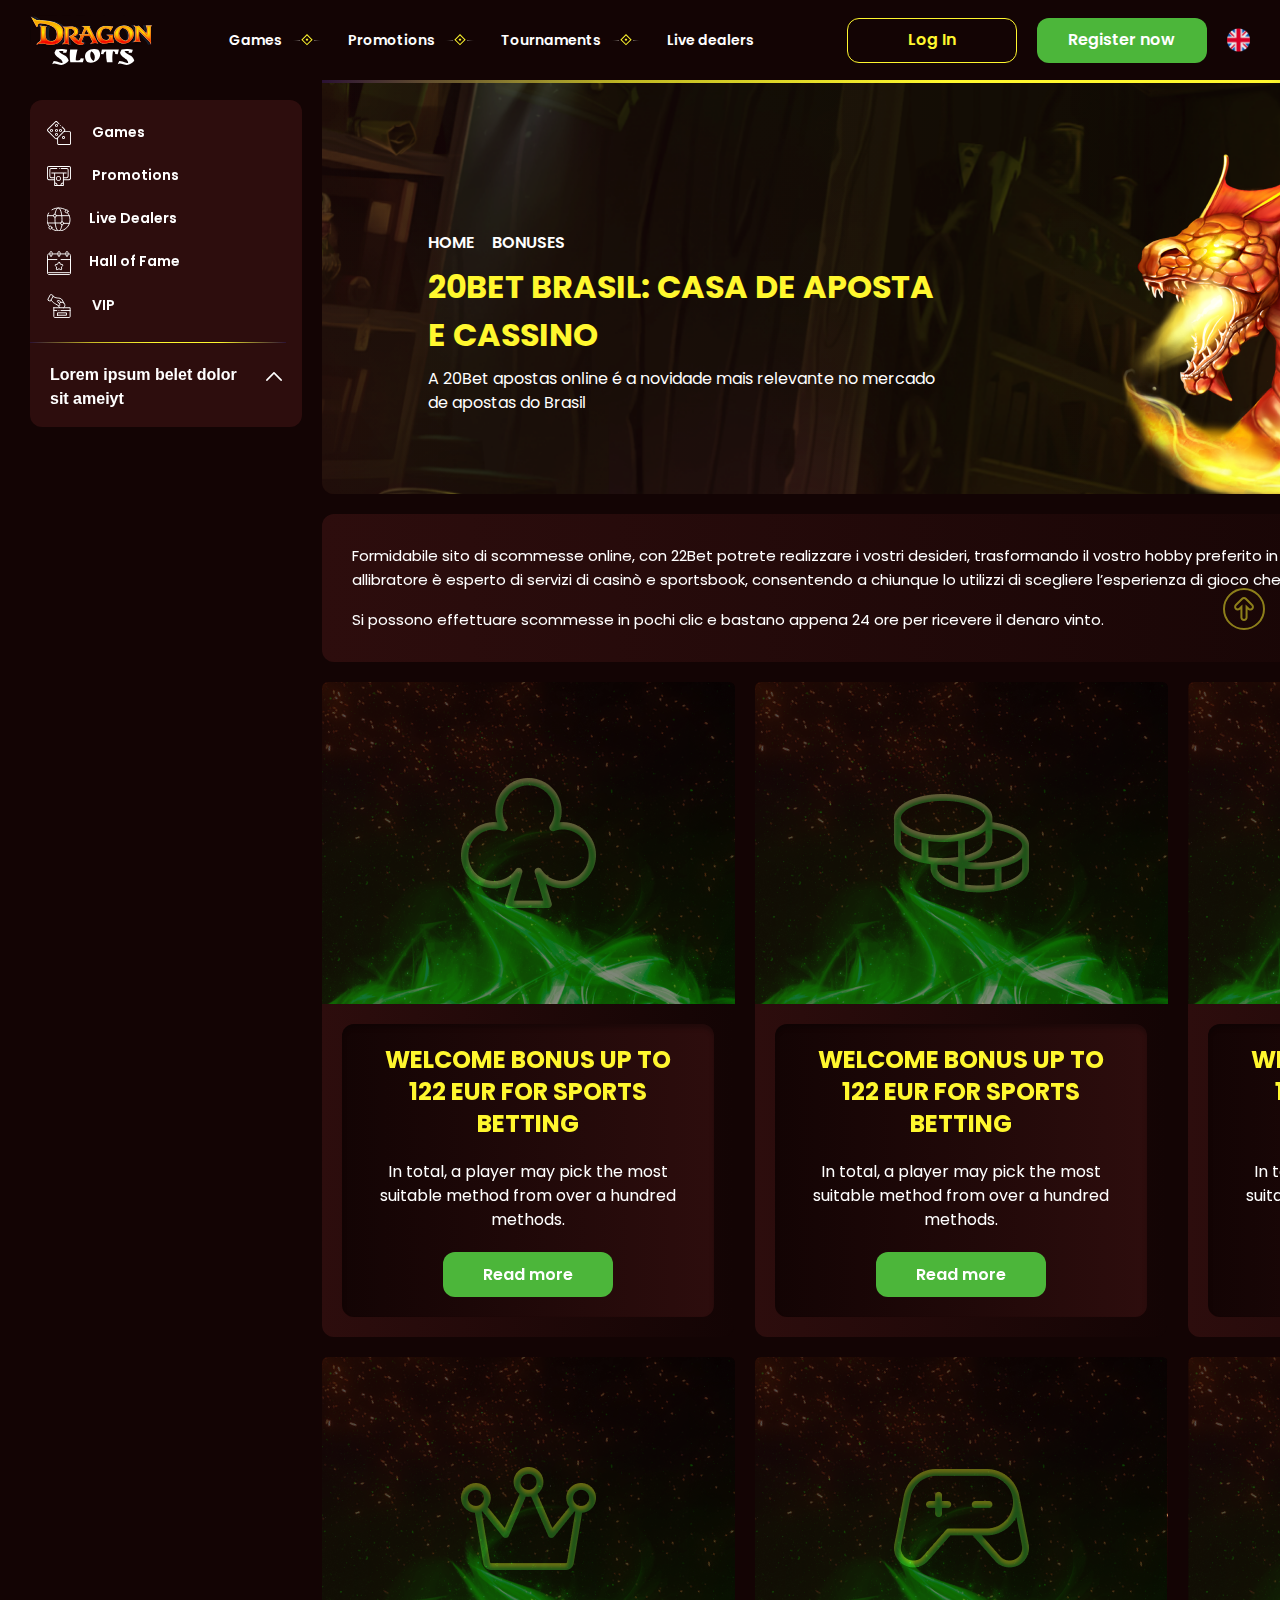
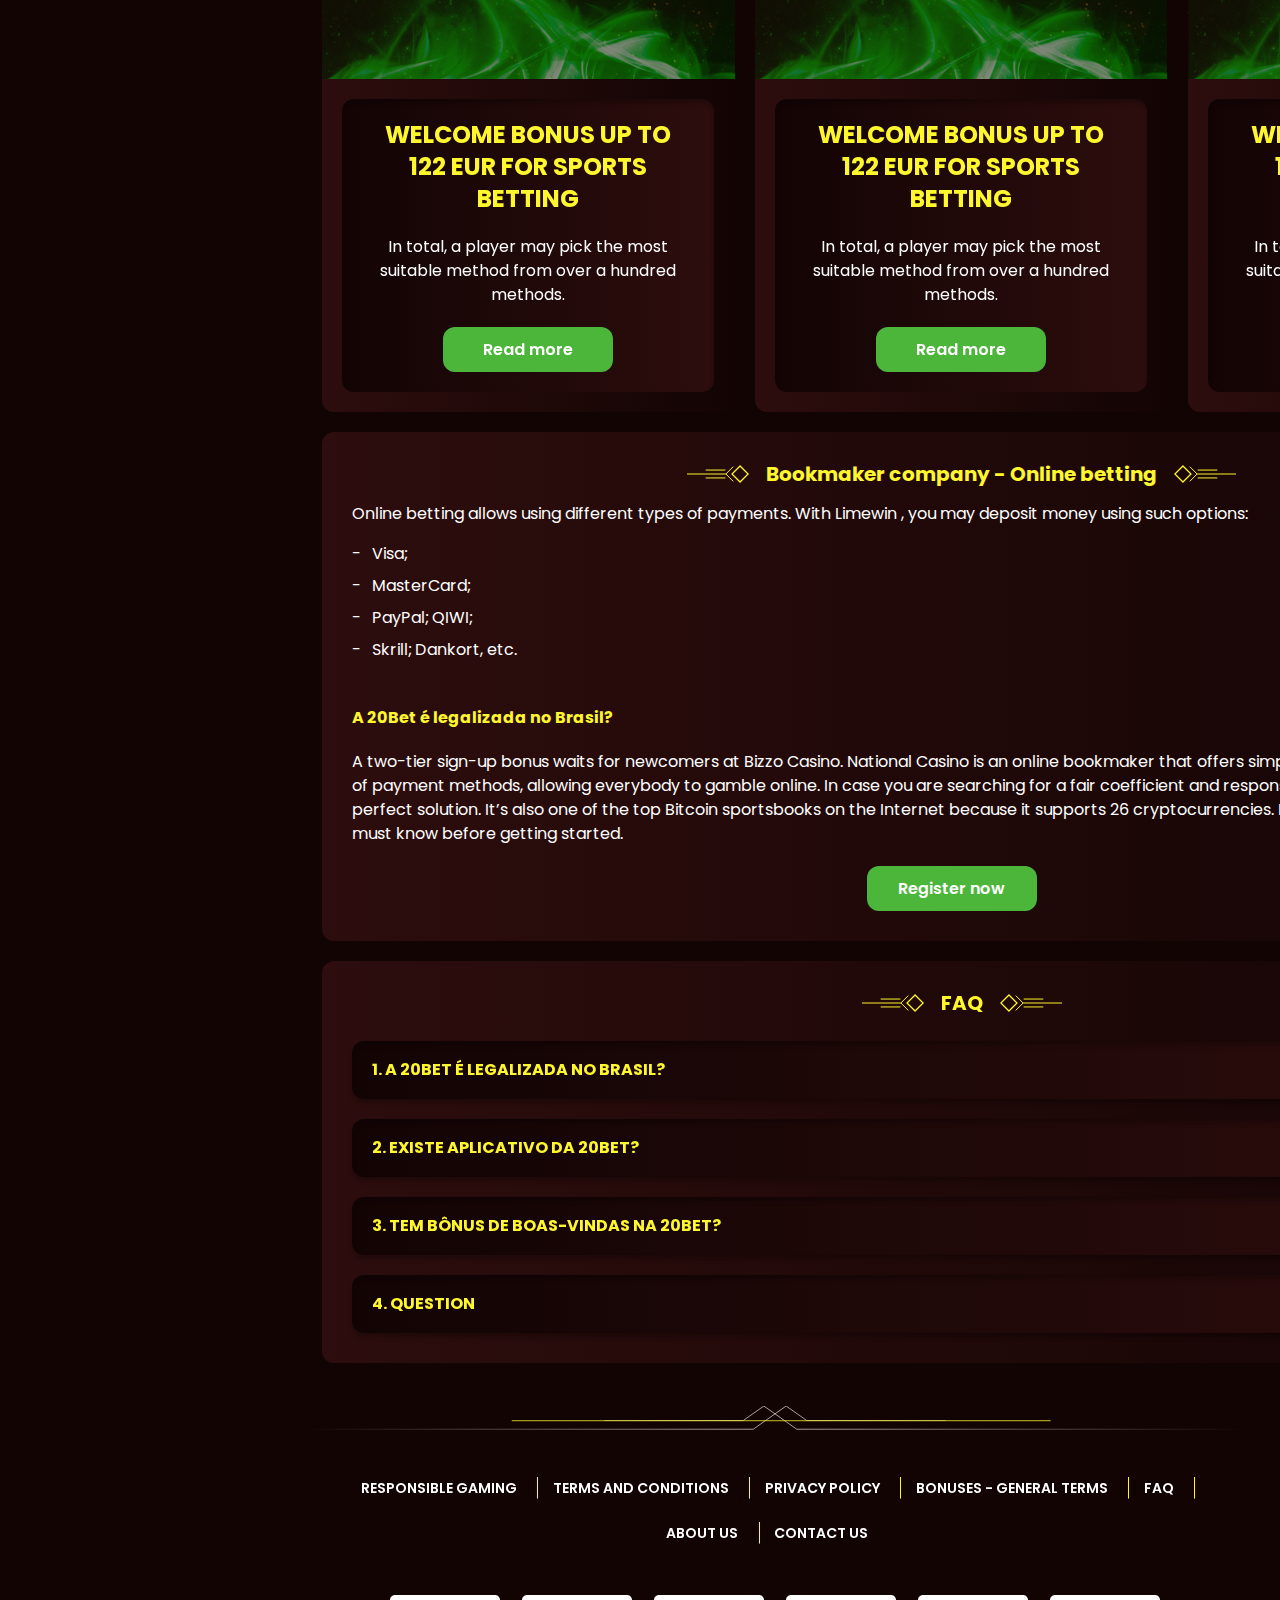
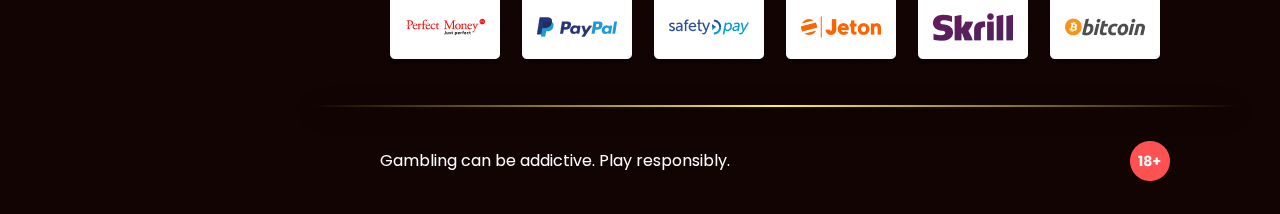
==== commit 8225211f: "Дополнения" ====
--- a/bonus.html
+++ b/bonus.html
@@ -123,6 +123,27 @@
       </div>
       
     </section>
+    
+
+    <section class="content sidebar__content">
+      <button class=" sidebar__links-button sidebar__links-content">Lorem ipsum belet dolor sit ameiyt</button>
+      <div class="sidebar__links ">
+       
+        <ul class=" sidebar__links-list sidebar__content-list">
+          <li ><a  href="#" title>Review of 22Bet</a></li>
+          <li ><a  href="#" title>Registration</a></li>
+          <li ><a  href="#" title>22Bet Betting Expert Reviews</a></li>
+          <li ><a  href="#" title>Layouts and navigation</a></li>
+          <li ><a  href="#" title>Sports betting</a></li>
+          <li ><a  href="#" title>Sports offers</a></li>
+          <li ><a  href="#" title>Live betting</a></li>
+          <li ><a  href="#" title>Cash out</a></li>
+          <li ><a  href="#" title>Live stream</a></li>
+        </ul>
+      
+      </div>
+    </section>
+
 
      <section class="content article ">
       
@@ -138,230 +159,109 @@
         per ricevere il denaro vinto.
       </p>
     </section> 
+
+     <section class=" cards ">
+       
+        <ul class="cards__list ">
+            <li class="cards__item">
+                <a href="" class="cards__link ">
+                    <img src="./image/bonus/Img1.png" alt="" class="cards__img">
+                    <div class="cards__wrapper">
+                        <div class="cards__wrapp">
+                            <h3 class="title medium cards__title">WELCOME BONUS UP TO <br/> 122 EUR FOR SPORTS <br/> BETTING</h3>
+                            <p class="cards__text">In total, a player may pick the most suitable method from over a hundred methods. </p>
+                            <a href="./app.html" class="button cards__button link">Read more</a>
+                        </div>
+                    </div>
+                </a>
+            </li>
+            <li class="cards__item">
+                <a href="" class="cards__link link">
+                    <img src="./image/bonus/Img2.png" alt="" class="cards__img">
+                    <div class="cards__wrapper">
+                        <div class="cards__wrapp">
+                            <h3 class="title medium cards__title">WELCOME BONUS UP TO <br/> 122 EUR FOR SPORTS <br/> BETTING</h3>
+                            <p class="cards__text">In total, a player may pick the most suitable method from over a hundred methods. </p>
+                            <a href="./app.html" class="button cards__button link">Read more</a>
+                        </div>
+                    </div>
+                </a>
+            </li>
+            <li class="cards__item">
+                <a href="" class="cards__link link">
+                    <img src="./image/bonus/Img3.png" alt="" class="cards__img">
+                    <div class="cards__wrapper">
+                        <div class="cards__wrapp">
+                            <h3 class="title medium cards__title">WELCOME BONUS UP TO <br/> 122 EUR FOR SPORTS <br/> BETTING</h3>
+                            <p class="cards__text">In total, a player may pick the most suitable method from over a hundred methods. </p>
+                         <a href="./app.html" class="button cards__button link">Read more</a>
+                        </div>
+                    </div>
+                </a>
+            </li>
+            <li class="cards__item">
+                <a href="" class="cards__link link">
+                    <img src="./image/bonus/Img4.png" alt="" class="cards__img">
+                    <div class="cards__wrapper">
+                        <div class="cards__wrapp">
+                            <h3 class="title medium cards__title">WELCOME BONUS UP TO <br/> 122 EUR FOR SPORTS <br/> BETTING</h3>
+                            <p class="cards__text">In total, a player may pick the most suitable method from over a hundred methods. </p>
+                            <a href="./app.html" class="button cards__button link">Read more</a>
+                        </div>
+                    </div>
+                </a>
+            </li>
+            <li class="cards__item">
+                <a href="" class="cards__link link">
+                    <img src="./image/bonus/Img6.png" alt="" class="cards__img">
+                    <div class="cards__wrapper">
+                        <div class="cards__wrapp">
+                            <h3 class="title medium cards__title">WELCOME BONUS UP TO <br/> 122 EUR FOR SPORTS <br/> BETTING</h3>
+                            <p class="cards__text">In total, a player may pick the most suitable method from over a hundred methods. </p>
+                            <a href="./app.html" class="button cards__button link">Read more</a>
+                        </div>
+                    </div>
+                </a>
+            </li>
+            <li class="cards__item">
+                <a href="" class="cards__link link">
+                    <img src="./image/bonus/Img5.png" alt="" class="cards__img">
+                    <div class="cards__wrapper">
+                        <div class="cards__wrapp">
+                            <h3 class="title medium cards__title">WELCOME BONUS UP TO <br/> 122 EUR FOR SPORTS <br/> BETTING</h3>
+                            <p class="cards__text">In total, a player may pick the most suitable method from over a hundred methods. </p>
+                            <a href="./app.html" class="button cards__button link">Read more</a>
+                        </div>
+                    </div>
+                </a>
+            </li>
+        </ul>
+      </section>
+
+      
     
-    <section class=" features">
-       <section class="features__wrapp">
-       
-          <div class=" features-banner__background">
-            <img src="./image/banner/img_background.jpg" alt="background" title>
-            <div>
-              <img class="features-banner__images"  src="./image/banner/james_gold_left.png" alt="james_gold"  title/>
-               <img class="features-banner__img" src="./image/banner/james_gold_right.png" alt="james_gold"  title/>
-            </div>
-          </div>
-         <div class="features-banner__data">
-          
-          <div class="features-wrapper__image">
-            <img class="features-banner__logo" src="./image/banner/logo-banner.png" alt="logo-banner"  title/>
-          </div>
-            <h2 class=" title   features-banner__title">100% BONUS UP TO 300€ </br> <span class=" features-banner__subtitle">+100 free spins on your first deposit</ы></h3>
-            
-            <a href="#" class="button features-banner__button ">Register now</a>
-         
-         </div>
-       
-      </section>
-      <div class="content__wrapp">
-         
-              <ul class="features__list features__item">
-                <li >Huge variety of Sports to Bet On</li>
-                <li >Wide amount of Deposit Methods</li>
-                <li >1000+ Casino Games from Best Providers</li>
-                <li >Generous Winnings and Jackpots</li>
-                <li >Mobile Apps for iOS and Android</li>
-                <li >Largest selection of Live Betting Games</li>
-            </ul>
-          
-          <div class="features__list features__table"> 
-            <table>
-              <tbody>
-                <tr>
-                  <td>Online slots</td>
-                  <td>2000+</td>
-                </tr>
-                <tr>
-                  <td>Biggest casino bonus</td>
-                  <td>2000+</td>
-                </tr>
-                <tr>
-                  <td>Min. deposit</td>
-                  <td>CA$1 - CA$20</td>
-                </tr>
-                <tr>
-                  <td>Gambling licenses</td>
-                  <td>MGA, GRA, iGO</td>
-                </tr>
-                <tr>
-                  <td>Legal gambling age</td>
-                  <td>18+</td>
-                </tr>
-                <tr>
-                  <td>Retail casinos</td>
-                  <td>No</td>
-                </tr>
-              </tbody>
-            </table>
-            
-          </div>
-      </div>
-    </section> 
-     <article class=" content review">
-      <h2 class="review__title high title">Bookmaker company - Online betting</h2>
-      <div class="review__images">
-        <img
-        src="./image/bookmaker/Tournaments.jpg"
-        alt="Tournaments" title
-        class=""
-        
-      />
-      </div>
-      <p class="review__desc">
-        Formidabile sito di scommesse online, con 22Bet potrete realizzare i
-        vostri desideri, trasformando il vostro hobby preferito in una fonte
-        di guadagno. Questo allibratore è esperto di servizi di casinò e
-        sportsbook, consentendo a chiunque lo utilizzi di scegliere
-        l’esperienza di gioco che più li gratifichi.
-      </p>
-      <h3 >A 20Bet é legalizada no Brasil?</h3>
-      <p >
-        Si possono effettuare scommesse in pochi clic e bastano appena 24 ore
-        per ricevere il denaro vinto.
-      </p>
-    </article>
-    
-    <article class="content review">
-      <h2 class="review__title high title">Bookmaker company - Online betting</h2>
-      <div class="review__img">
-        <img
-        src="./image/bookmaker/HallOfFame.jpg"
-        alt="HallOfFame" title
-        
-      />
-      </div>
-      <p class="review__desc">
-        Formidabile sito di scommesse online, con 22Bet potrete realizzare i
-        vostri desideri, trasformando il vostro hobby preferito in una fonte
-        di guadagno. Questo allibratore è esperto di servizi di casinò e
-        sportsbook, consentendo a chiunque lo utilizzi di scegliere
-        l’esperienza di gioco che più li gratifichi.
-      </p>
-      <h3 class="review__subtitle">A 20Bet é legalizada no Brasil?</h3>
-      <p >
-        Si possono effettuare scommesse in pochi clic e bastano appena 24 ore
-        per ricevere il denaro vinto.
-      </p>
-    </article> 
+  
+   
     <article class="content review">
       <h2 class="review__title high title">Bookmaker company - Online betting</h2>
       <p >
-        Formidabile sito di scommesse online, con 22Bet potrete realizzare i
-        vostri desideri, trasformando il vostro hobby preferito in una fonte
-        di guadagno. Questo allibratore è esperto di servizi di casinò e
-        sportsbook, consentendo a chiunque lo utilizzi di scegliere
-        l’esperienza di gioco che più li gratifichi.
+        Online betting allows using different types of payments. With Limewin , you may deposit money using such options:
       </p>
+      <ul>
+        <li>Visa; </li>
+        <li>MasterCard;  </li>
+        <li>PayPal; QIWI;  </li>
+        <li>Skrill; Dankort, etc. </li>
+      </ul>
       <h3 class="review__subtitle">
-        20Bet Brasil: Casa de Aposta e Cassino
+        A 20Bet é legalizada no Brasil?
       </h3>
       <p >
-        Si possono effettuare scommesse in pochi clic e bastano appena 24 ore
-        per ricevere il denaro vinto.
+        A two-tier sign-up bonus waits for newcomers at Bizzo Casino. National Casino is an online bookmaker that offers simple registration and a wide selection of payment methods, allowing everybody to gamble online. In case you are searching for a fair coefficient and responsive customer support, this is a perfect solution. It’s also one of the top Bitcoin sportsbooks on the Internet because it supports 26 cryptocurrencies. Let’s go over the main details you must know before getting started.
       </p>
+      <a href="#" class="button header__button-register header__article-register">Register now</a>
     </article>
-    <section class="content ratings ">
-      <h2 class="ratings__title title high">
-        Bookmaker company - Online betting
-      </h2>
-      <ul class="ratings__list ratings__wrapp">
-       
-              <li >
-              <p >Sports Betting:</p>
-              <div class="ratings__images">
-                <img   src="./image/bookmaker/Coin.svg" alt="coins"  title/>
-                <img src="./image/bookmaker/Coin.svg" alt="coins"  title/>
-                <img  src="./image/bookmaker/Coin.svg" alt="coins"  title/>
-                <img  src="./image/bookmaker/Coin.svg" alt="coins"  title/>
-                <img  src="./image/bookmaker/Coin.svg" alt="coins"  title/>
-                <img  src="./image/bookmaker/Coin.svg" alt="coins"  title/>
-                <img  src="./image/bookmaker/Coin.svg" alt="coins"  title/>
-                <img  src="./image/bookmaker/Coin.svg" alt="coins"  title/>
-                <img  src="./image/bookmaker/Coin.svg" alt="coins"  title/>
-              </div>
-              <span >9/10</span>
-            </li>
-            <li class="ratings__item">
-              <p>Casino Games:</p>
-              <div class="ratings__images">
-                  <img  src="./image/bookmaker/Coin.svg" alt="coins"  title/>
-                  <img  src="./image/bookmaker/Coin.svg" alt="coins"  title/>
-                  <img  src="./image/bookmaker/Coin.svg" alt="coins"  title/>
-                  <img  src="./image/bookmaker/Coin.svg" alt="coins"  title/>
-              </div>
-              <span >4/10</span>
-            </li>
-            <li >
-              <p >Welcome Bonus:</p>
-              <div class="ratings__images">
-                  <img src="./image/bookmaker/Coin.svg" alt="coins"  title/>
-                  <img src="./image/bookmaker/Coin.svg" alt="coins"  title/>
-                  <img src="./image/bookmaker/Coin.svg" alt="coins"  title/>
-                  <img src="./image/bookmaker/Coin.svg" alt="coins"  title/>
-                  <img src="./image/bookmaker/Coin.svg" alt="coins"  title/>
-                  <img src="./image/bookmaker/Coin.svg" alt="coins"  title/>
-                  <img src="./image/bookmaker/Coin.svg" alt="coins"  title/>
-              </div>
-              <span >7/10</span>
-            </li>
-       
-            <li >
-              <p >Weekly promotions:</p>
-              <div class="ratings__images">
-                  <img src="./image/bookmaker/Coin.svg" alt="coins" title/>
-                  <img src="./image/bookmaker/Coin.svg" alt="coins" title/>
-                  <img src="./image/bookmaker/Coin.svg" alt="coins" title/>
-                  <img src="./image/bookmaker/Coin.svg" alt="coins" title/>
-                  <img src="./image/bookmaker/Coin.svg" alt="coins" title/>
-                  <img src="./image/bookmaker/Coin.svg" alt="coins" title/>
-                  <img src="./image/bookmaker/Coin.svg" alt="coins" title/>
-                  <img src="./image/bookmaker/Coin.svg" alt="coins" title/>
-                  <img src="./image/bookmaker/Coin.svg" alt="coins" title/>
-                  <img src="./image/bookmaker/Coin.svg" alt="coins" title/>
-              </div>
-              <span >10/10</span>
-            </li>
-            <li >
-              <p >Customer Support:</p>
-              <div class="ratings__images">
-                  <img src="./image/bookmaker/Coin.svg" alt="coins"  title/>
-                  <img src="./image/bookmaker/Coin.svg" alt="coins"  title/>
-                  <img src="./image/bookmaker/Coin.svg" alt="coins"  title/>
-                  <img src="./image/bookmaker/Coin.svg" alt="coins"  title/>
-                  <img src="./image/bookmaker/Coin.svg" alt="coins"  title/>
-                  <img src="./image/bookmaker/Coin.svg" alt="coins"  title/>
-                  <img src="./image/bookmaker/Coin.svg" alt="coins"  title/>
-                  <img src="./image/bookmaker/Coin.svg" alt="coins"  title/>
-              </div>
-              <span >8/10</span>
-            </li>
-            <li >
-              <p >Banking Options:</p>
-              <div class="ratings__images">
-                <img src="./image/bookmaker/Coin.svg" alt="coins" title=""/>
-                <img src="./image/bookmaker/Coin.svg" alt="coins" title=""/>
-                <img src="./image/bookmaker/Coin.svg" alt="coins" title=""/>
-                <img src="./image/bookmaker/Coin.svg" alt="coins" title=""/>
-                <img src="./image/bookmaker/Coin.svg" alt="coins" title=""/>
-                <img src="./image/bookmaker/Coin.svg" alt="coins" title=""/>
-                <img src="./image/bookmaker/Coin.svg" alt="coins" title=""/>
-                <img src="./image/bookmaker/Coin.svg" alt="coins" title=""/>
-                <img src="./image/bookmaker/Coin.svg" alt="coins" title=""/>
-              </div>
-              <span >9/10</span>
-            </li>
-        
-      </ul>
-      <a href="" class="button  ratings__button">Register now</a>
-    </section> 
+    
 
      <section class="content faq ">
     <h2 class="title high faq__title ">FAQ</h2>
@@ -405,91 +305,7 @@
     </ul>
   </section>
 
-  </section>
-
-
-      <!-- <section class="section cards position">
-        <h2 class="visually-hidden">Cards</h2>
-        <ul class="cards__list list">
-            <li class="cards__item">
-                <a href="" class="cards__link link">
-                    <img src="./image/bonus/Img1.png" alt="" class="cards__img">
-                    <div class="cards__wrapper">
-                        <div class="cards__wrapp">
-                            <h3 class="cards__title">WELCOME BONUS UP TO <br/> 122 EUR FOR SPORTS <br/> BETTING</h3>
-                            <p class="cards__text">In total, a player may pick the most suitable method from over a hundred methods. </p>
-                            <a href="./app.html" class="button cards__button link">Read more</a>
-                        </div>
-                    </div>
-                </a>
-            </li>
-            <li class="cards__item">
-                <a href="" class="cards__link link">
-                    <img src="./image/bonus/Img2.png" alt="" class="cards__img">
-                    <div class="cards__wrapper">
-                        <div class="cards__wrapp">
-                            <h3 class="cards__title">WELCOME BONUS UP TO <br/> 122 EUR FOR SPORTS <br/> BETTING</h3>
-                            <p class="cards__text">In total, a player may pick the most suitable method from over a hundred methods. </p>
-                            <a href="./app.html" class="button cards__button link">Read more</a>
-                        </div>
-                    </div>
-                </a>
-            </li>
-            <li class="cards__item">
-                <a href="" class="cards__link link">
-                    <img src="./image/bonus/Img3.png" alt="" class="cards__img">
-                    <div class="cards__wrapper">
-                        <div class="cards__wrapp">
-                            <h3 class="cards__title">WELCOME BONUS UP TO <br/> 122 EUR FOR SPORTS <br/> BETTING</h3>
-                            <p class="cards__text">In total, a player may pick the most suitable method from over a hundred methods. </p>
-                         <a href="./app.html" class="button cards__button link">Read more</a>
-                        </div>
-                    </div>
-                </a>
-            </li>
-            <li class="cards__item">
-                <a href="" class="cards__link link">
-                    <img src="./image/bonus/Img4.png" alt="" class="cards__img">
-                    <div class="cards__wrapper">
-                        <div class="cards__wrapp">
-                            <h3 class="cards__title">WELCOME BONUS UP TO <br/> 122 EUR FOR SPORTS <br/> BETTING</h3>
-                            <p class="cards__text">In total, a player may pick the most suitable method from over a hundred methods. </p>
-                            <a href="./app.html" class="button cards__button link">Read more</a>
-                        </div>
-                    </div>
-                </a>
-            </li>
-            <li class="cards__item">
-                <a href="" class="cards__link link">
-                    <img src="./image/bonus/Img6.png" alt="" class="cards__img">
-                    <div class="cards__wrapper">
-                        <div class="cards__wrapp">
-                            <h3 class="cards__title">WELCOME BONUS UP TO <br/> 122 EUR FOR SPORTS <br/> BETTING</h3>
-                            <p class="cards__text">In total, a player may pick the most suitable method from over a hundred methods. </p>
-                            <a href="./app.html" class="button cards__button link">Read more</a>
-                        </div>
-                    </div>
-                </a>
-            </li>
-            <li class="cards__item">
-                <a href="" class="cards__link link">
-                    <img src="./image/bonus/Img5.png" alt="" class="cards__img">
-                    <div class="cards__wrapper">
-                        <div class="cards__wrapp">
-                            <h3 class="cards__title">WELCOME BONUS UP TO <br/> 122 EUR FOR SPORTS <br/> BETTING</h3>
-                            <p class="cards__text">In total, a player may pick the most suitable method from over a hundred methods. </p>
-                            <a href="./app.html" class="button cards__button link">Read more</a>
-                        </div>
-                    </div>
-                </a>
-            </li>
-        </ul>
-      </section> -->
-
-      
-     
-     
-      
+  </section> 
     </main>
     <footer class="footer footer__content ">
      
--- a/css/main.css
+++ b/css/main.css
@@ -617,6 +617,8 @@
  .sidebar-wrapper{
     display: none;
   }
+
+
 }
 
 .sidebar {
@@ -731,6 +733,21 @@
   color: #ffffff;
   margin-top: 5px;
 }
+
+.sidebar__content{
+  display: none;
+}
+
+@media screen and (max-width:1242px) {
+  .sidebar__content{
+    display: block;
+    padding: 15px;
+  }
+ 
+   
+ }
+
+
 
 /* --------------   CONTENT-WRAPPER--------------- */
 
@@ -1497,11 +1514,31 @@
   }
 }
 
-@media screen and (max-width: 320px) {
+@media screen and (max-width: 420px) {
   .ratings__list li span{
     
     display: none;
     
+  }
+
+  .menu .header__button-login {
+    margin: 0;
+    
+}
+}
+
+
+
+
+@media screen and (max-width: 370px) {
+  .ratings__list li span{
+    
+    display: block;
+    
+  }
+
+  .ratings__images img{
+   display: none;
   }
 }
 
--- a/css/bonus.css
+++ b/css/bonus.css
@@ -33,31 +33,38 @@
   border-right: 1px solid #ffffff;
 }
 
+
+.header__article-register{
+  margin-top: 20px;
+}
+
+
 /* -------------CARDS-------------- */
-.cards {
-  width: 1280px;
+
+.cards{
+  margin-bottom: 20px;
 }
 
 .cards__list {
-  display: flex;
-  flex-wrap: wrap;
+  
+  display: grid;
+  grid-template-columns: repeat(3, 1fr); 
   gap: 20px;
 }
 
-.cards__item {
-  flex: 1 1 calc(33.33% - 20px);
-  cursor: pointer;
-}
+
 
 .cards__img {
-  width: 419px;
+  display: block;
+  max-width: 414px;
   border-radius: 6px 6px 0px 0px;
 }
 
-.cards__title {
+.cards__wrapp .cards__title {
   font-weight: 700;
   font-size: 24px;
   color: #fff72e;
+  text-align: center;
   text-transform: uppercase;
   margin-bottom: 20px;
 }
@@ -67,16 +74,18 @@
 }
 
 .cards__button {
-  width: 220px;
-  height: 48px;
-  margin-right: 0;
+  max-width: 220px;
+  max-height: 48px;
+  
 }
 
 .cards__wrapper {
-  width: 412px;
+  max-width: 412px;
 
   padding: 20px;
-  border-radius: 0px 0px 6px 6px;
+ 
+  overflow: hidden;
+  border-radius: 0px 0px 12px 12px;
   background: linear-gradient(270deg, rgb(19, 4, 4), rgb(45, 13, 13) 100%);
 }
 
@@ -87,7 +96,7 @@
   align-items: center;
   text-align: center;
   padding: 20px;
-  border-radius: 0px 0px 6px 6px;
+  border-radius: 12px;
 
   box-shadow: inset 0px 4px 4px 0px rgba(0, 0, 0, 0.25);
 
